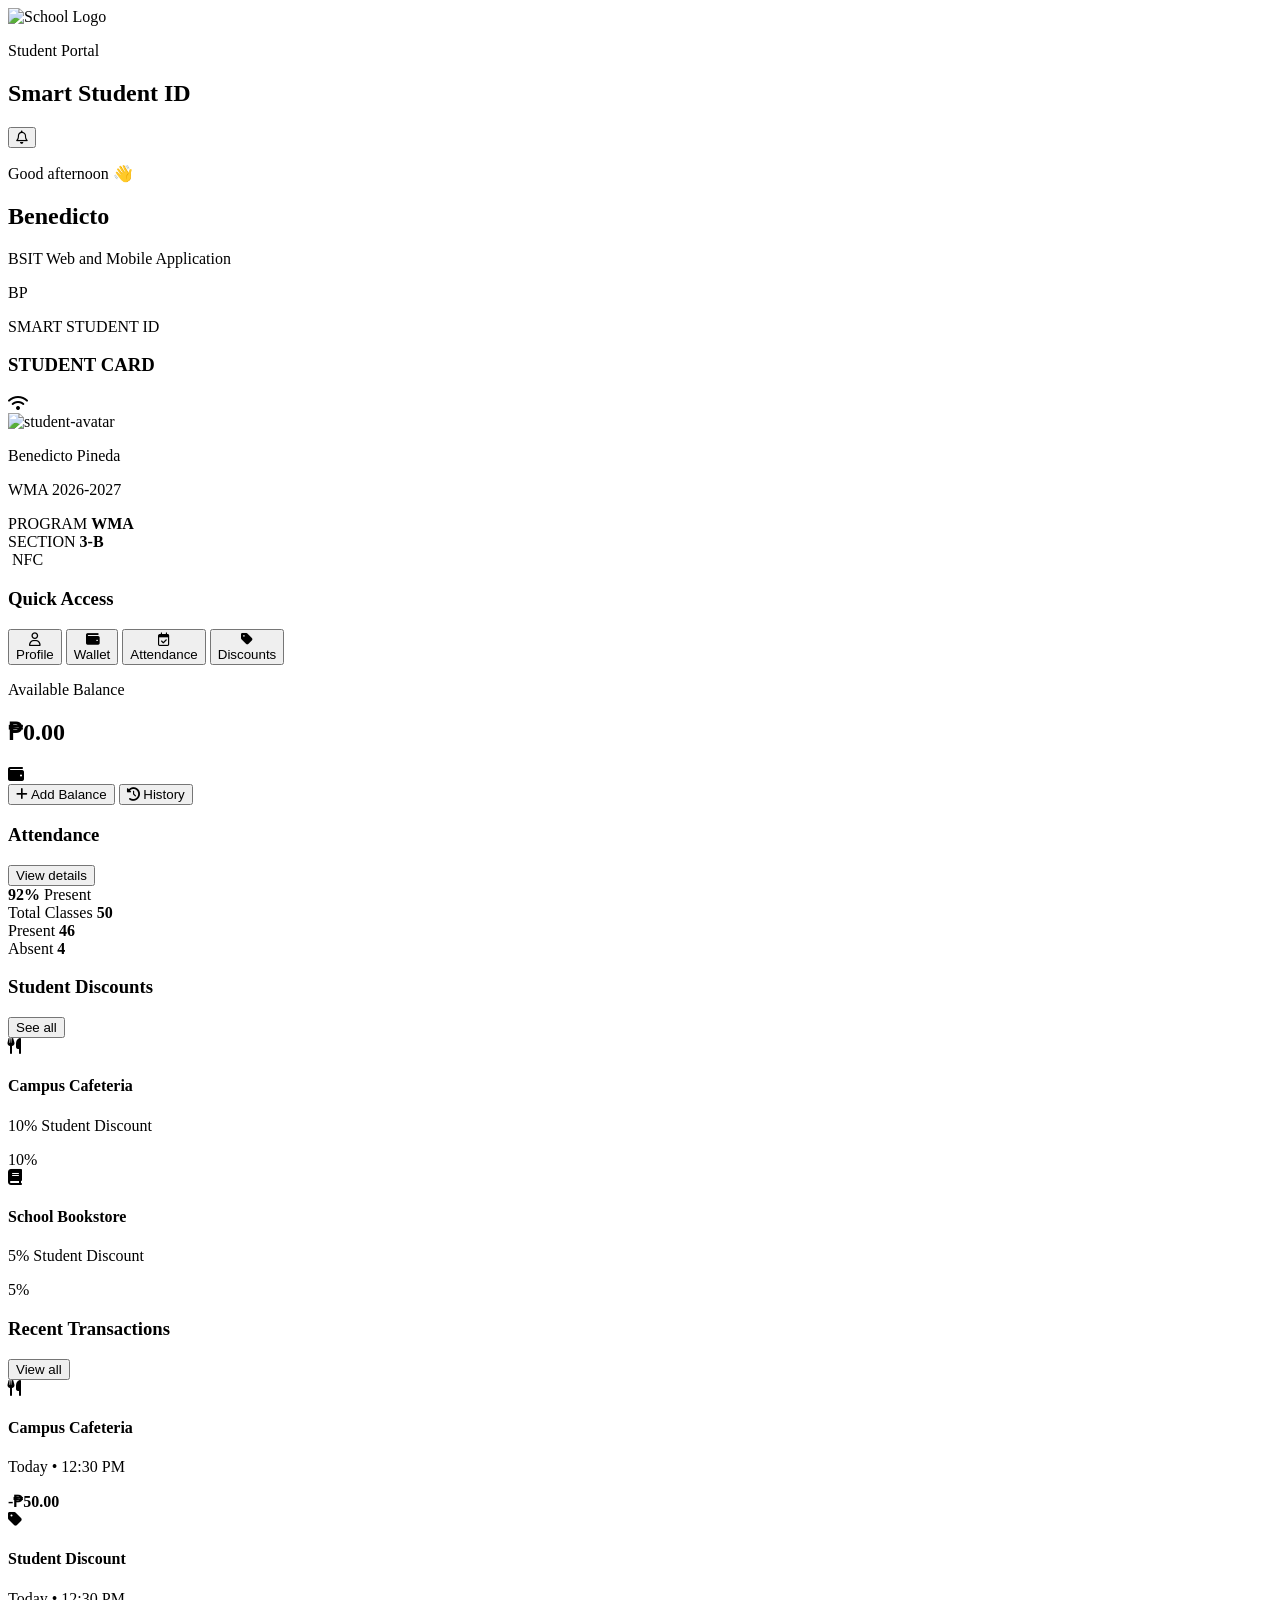
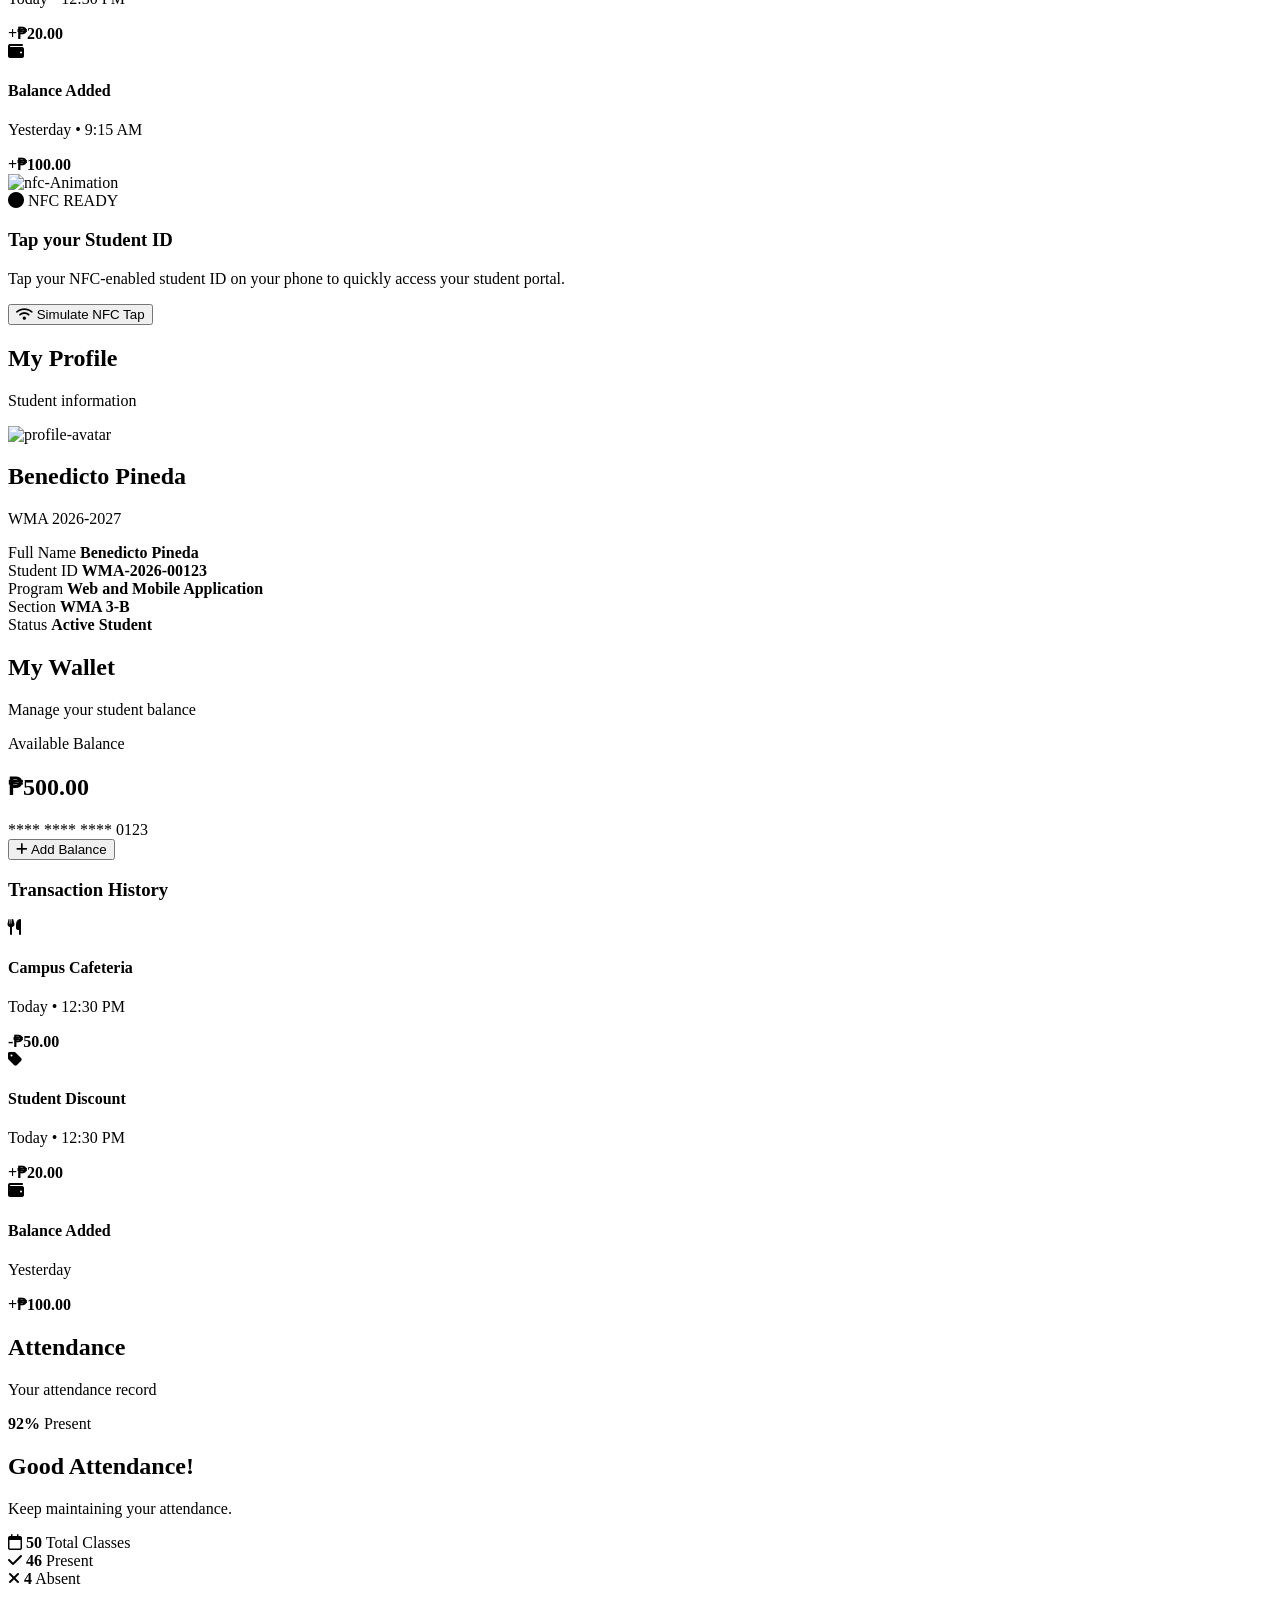
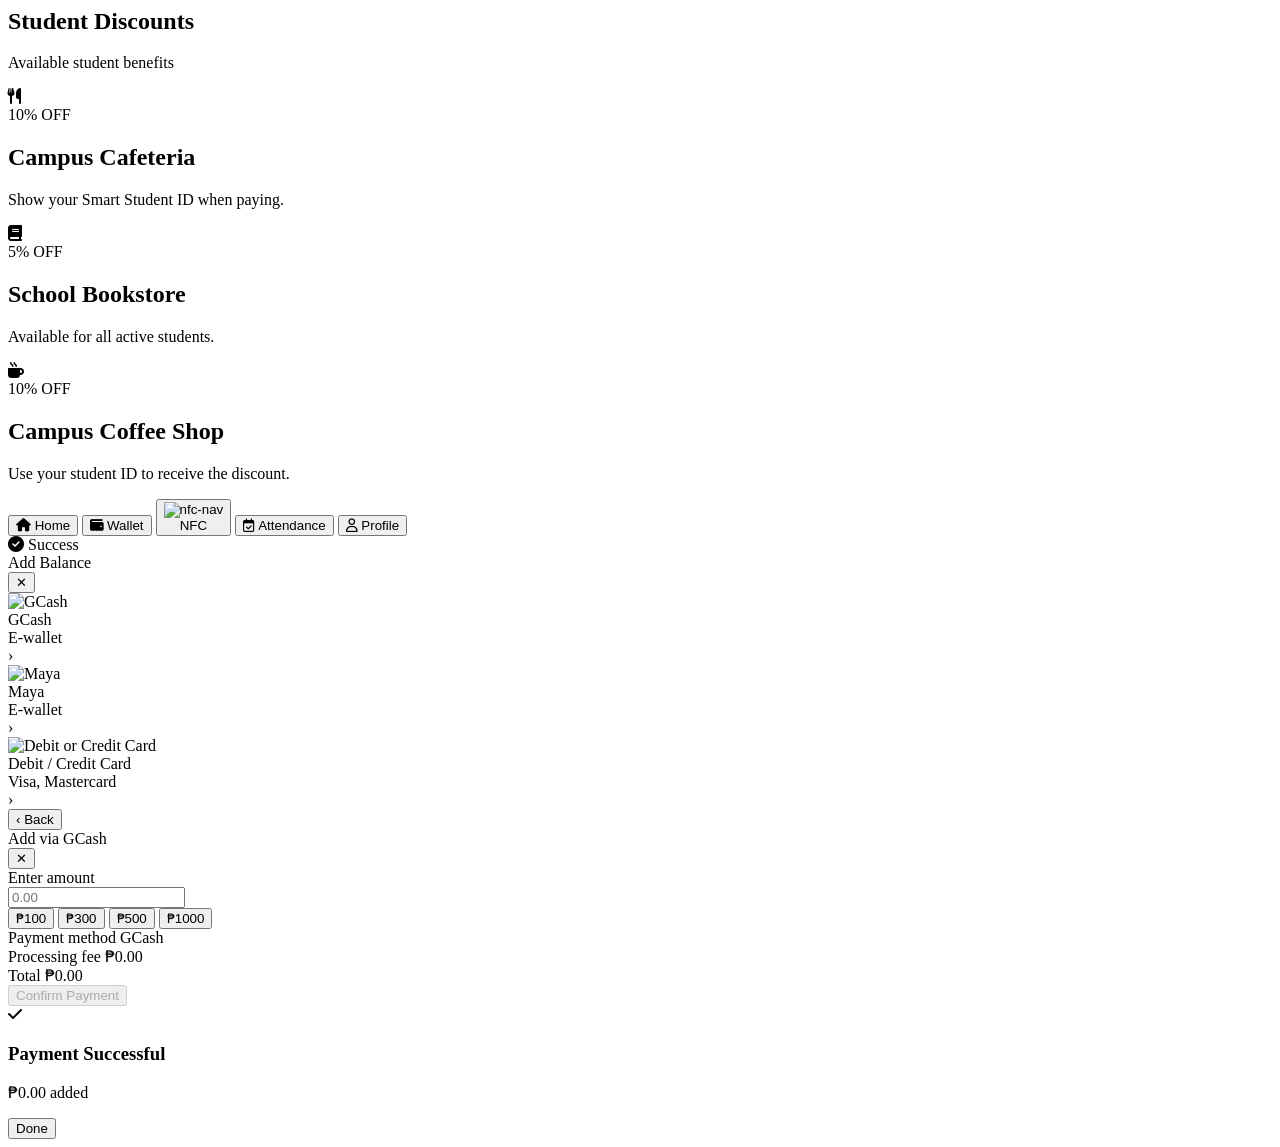
==== index.html @ 3fd238c8 "Update index.html" ====
<!DOCTYPE html>
<html lang="en">
<head>
    <meta charset="UTF-8">
    <meta name="viewport" content="width=device-width, initial-scale=1.0">

    <title>Smart Student ID</title>
    <!-- Google Font -->
    <link rel="preconnect" href="https://fonts.googleapis.com">
    <link rel="preconnect" href="https://fonts.gstatic.com" crossorigin>
    <link href="https://fonts.googleapis.com/css2?family=Inter:wght@400;500;600;700;800&display=swap" rel="stylesheet">

    <!-- Icons -->
    <link rel="stylesheet"
          href="https://cdnjs.cloudflare.com/ajax/libs/font-awesome/6.5.2/css/all.min.css">

    <link rel="stylesheet" href="case.css">
</head>

<body>

<div class="app">

    <!-- ================= HEADER ================= -->
    <header class="top-header">

        <div class="header-left">
            <div class="school-logo">
                <img src="https://scontent.fcrk3-2.fna.fbcdn.net/v/t39.99422-6/730437212_1019883457663814_5658409056583467147_n.png?stp=dst-jpg_tt6&cstp=mx2048x2048&ctp=s2048x2048&_nc_cat=103&ccb=1-7&_nc_sid=6ee11a&_nc_eui2=AeEtgAnpgnh8Dhu86IXsVADCl520B75tKzmXnbQHvm0rOXcZ3wSvmQ6uomEvbm2je5WtMuPgzeenRzjgR_xDcWVA&_nc_ohc=KPmgjYGn77wQ7kNvwF1iomZ&_nc_oc=Adpfxrdhi_JcyFd14dayYw9TJLCULYBL7p7KAmaKkQXyll2gv0QXR5EZsOMlpVqsxGs&_nc_zt=14&_nc_ht=scontent.fcrk3-2.fna&_nc_gid=oyw7aSMaDdcBMUKXjA0owg&_nc_ss=7b2a8&oh=00_AQJ2Oh5oLwNtnAIPQ3c5Er7PHiAectIAgPGbZWSjyd-3ZQ&oe=6AAB0ABE" alt="School Logo">
            </div>

            <div>
                <p class="small-text">Student Portal</p>
                <h2>Smart Student ID</h2>
            </div>
        </div>

        <button class="notification-btn" onclick="showNotification('No new notifications')">
            <i class="fa-regular fa-bell"></i>
            <span class="notification-dot"></span>
        </button>

    </header>


    <!-- ================= MAIN ================= -->
    <main>

        <!-- DASHBOARD -->
        <section id="home" class="page active">

            <!-- Welcome -->
            <div class="welcome-section">

                <div>
                    <p class="greeting">Good afternoon 👋</p>
                    <h1>Benedicto</h1>
                    <p class="student-section">
                        BSIT Web and Mobile Application
                    </p>
                </div>

                <div class="profile-mini">
                    BP
                </div>

            </div>


            <!-- ================= STUDENT CARD ================= -->
            <div class="student-card">

                <div class="card-top">

                    <div>
                        <p class="card-label">SMART STUDENT ID</p>
                        <h3>STUDENT CARD</h3>
                    </div>

                    <div class="nfc-symbol">
                        <i class="fa-solid fa-wifi"></i>
                    </div>

                </div>


                <div class="student-card-middle">

                    <div class="student-avatar">
                        <img src=https://media.themoviedb.org/t/p/w235_and_h235_face/9KUrc1rZR1Xrqg2cqmPsgxCo4Zc.jpg" alt="student-avatar">
                    </div>

                    <div>
                        <p class="card-name">Benedicto Pineda</p>
                        <p class="card-id">WMA 2026-2027</p>
                    </div>

                </div>


                <div class="card-bottom">

                    <div>
                        <span>PROGRAM</span>
                        <strong>WMA</strong>
                    </div>

                    <div>
                        <span>SECTION</span>
                        <strong>3-B</strong>
                    </div>

                    <div class="card-nfc">
                        <i class="fa-solid fa-contactless"></i>
                        NFC
                    </div>

                </div>

            </div>


            <!-- ================= QUICK ACCESS ================= -->
            <div class="section-heading">
                <h3>Quick Access</h3>
            </div>

            <div class="quick-actions">

                <button class="quick-item" onclick="openPage('profile')">
                    <div class="quick-icon blue">
                        <i class="fa-regular fa-user"></i>
                    </div>
                    <span>Profile</span>
                </button>

                <button class="quick-item" onclick="openPage('wallet')">
                    <div class="quick-icon green">
                        <i class="fa-solid fa-wallet"></i>
                    </div>
                    <span>Wallet</span>
                </button>

                <button class="quick-item" onclick="openPage('attendance')">
                    <div class="quick-icon purple">
                        <i class="fa-regular fa-calendar-check"></i>
                    </div>
                    <span>Attendance</span>
                </button>

                <button class="quick-item" onclick="openPage('discounts')">
                    <div class="quick-icon orange">
                        <i class="fa-solid fa-tag"></i>
                    </div>
                    <span>Discounts</span>
                </button>

            </div>


            <!-- ================= BALANCE ================= -->
            <div class="balance-card">

                <div class="balance-header">
                    <div>
                        <p>Available Balance</p>
                        <h2 id="balance">₱0.00</h2>
                    </div>

                    <div class="wallet-icon">
                        <i class="fa-solid fa-wallet"></i>
                    </div>
                </div>

                <div class="balance-actions">

                    <button onclick="openBalanceModal()">
                        <i class="fa-solid fa-plus"></i>
                        Add Balance
                    </button>

                    <button onclick="showNotification('Transaction history opened')">
                        <i class="fa-solid fa-clock-rotate-left"></i>
                        History
                    </button>

                </div>

            </div>


            <!-- ================= ATTENDANCE ================= -->
            <div class="section-heading">
                <h3>Attendance</h3>
                <button onclick="openPage('attendance')">View details</button>
            </div>

            <div class="attendance-card">

                <div class="attendance-progress">

                    <div class="progress-circle">
                        <div>
                            <strong>92%</strong>
                            <span>Present</span>
                        </div>
                    </div>

                </div>

                <div class="attendance-info">

                    <div>
                        <span>Total Classes</span>
                        <strong>50</strong>
                    </div>

                    <div>
                        <span>Present</span>
                        <strong class="green-text">46</strong>
                    </div>

                    <div>
                        <span>Absent</span>
                        <strong class="red-text">4</strong>
                    </div>

                </div>

            </div>


            <!-- ================= DISCOUNTS ================= -->
            <div class="section-heading">
                <h3>Student Discounts</h3>
                <button onclick="openPage('discounts')">See all</button>
            </div>

            <div class="discount-list">

                <div class="discount-card">

                    <div class="discount-icon">
                        <i class="fa-solid fa-utensils"></i>
                    </div>

                    <div class="discount-details">
                        <h4>Campus Cafeteria</h4>
                        <p>10% Student Discount</p>
                    </div>

                    <span class="discount-badge">10%</span>

                </div>


                <div class="discount-card">

                    <div class="discount-icon">
                        <i class="fa-solid fa-book"></i>
                    </div>

                    <div class="discount-details">
                        <h4>School Bookstore</h4>
                        <p>5% Student Discount</p>
                    </div>

                    <span class="discount-badge">5%</span>

                </div>

            </div>


            <!-- ================= RECENT TRANSACTIONS ================= -->
            <div class="section-heading">
                <h3>Recent Transactions</h3>
                <button onclick="openPage('wallet')">View all</button>
            </div>

            <div class="transactions">

                <div class="transaction">

                    <div class="transaction-icon red">
                        <i class="fa-solid fa-utensils"></i>
                    </div>

                    <div class="transaction-info">
                        <h4>Campus Cafeteria</h4>
                        <p>Today • 12:30 PM</p>
                    </div>

                    <strong class="expense">-₱50.00</strong>

                </div>


                <div class="transaction">

                    <div class="transaction-icon green">
                        <i class="fa-solid fa-tag"></i>
                    </div>

                    <div class="transaction-info">
                        <h4>Student Discount</h4>
                        <p>Today • 12:30 PM</p>
                    </div>

                    <strong class="income">+₱20.00</strong>

                </div>


                <div class="transaction">

                    <div class="transaction-icon blue">
                        <i class="fa-solid fa-wallet"></i>
                    </div>

                    <div class="transaction-info">
                        <h4>Balance Added</h4>
                        <p>Yesterday • 9:15 AM</p>
                    </div>

                    <strong class="income">+₱100.00</strong>

                </div>

            </div>


            <!-- ================= NFC ================= -->
            <div class="nfc-section">

                <div class="nfc-animation">
                    <img src="https://encrypted-tbn0.gstatic.com/images?q=tbn:ANd9GcSNuG6yCmvQzvFhrEqcU6nESGe8UaC6DEvUo7Odp3m0Ug&s=10" alt="nfc-Animation">
                </div>

                <div class="nfc-content">
                    <span class="nfc-status">
                        <i class="fa-solid fa-circle"></i>
                        NFC READY
                    </span>

                    <h3>Tap your Student ID</h3>

                    <p>
                        Tap your NFC-enabled student ID on your phone
                        to quickly access your student portal.
                    </p>

                    <button onclick="simulateNFC()">
                        <i class="fa-solid fa-wifi"></i>
                        Simulate NFC Tap
                    </button>
                </div>

            </div>

        </section>


        <!-- ================= PROFILE PAGE ================= -->
        <section id="profile" class="page">

            <div class="page-title">
                <h1>My Profile</h1>
                <p>Student information</p>
            </div>

            <div class="profile-card">

                <div class="large-profile">
                    <div class="profile-avatar">
                        <img src="https://media.themoviedb.org/t/p/w235_and_h235_face/9KUrc1rZR1Xrqg2cqmPsgxCo4Zc.jpg" alt="profile-avatar">
                    </div>

                    <h2>Benedicto Pineda</h2>
                    <p>WMA 2026-2027</p>
                </div>


                <div class="profile-info">

                    <div>
                        <span>Full Name</span>
                        <strong>Benedicto Pineda</strong>
                    </div>

                    <div>
                        <span>Student ID</span>
                        <strong>WMA-2026-00123</strong>
                    </div>

                    <div>
                        <span>Program</span>
                        <strong>Web and Mobile Application</strong>
                    </div>

                    <div>
                        <span>Section</span>
                        <strong>WMA 3-B</strong>
                    </div>

                    <div>
                        <span>Status</span>
                        <strong class="active-status">Active Student</strong>
                    </div>

                </div>

            </div>

        </section>


        <!-- ================= WALLET PAGE ================= -->
        <section id="wallet" class="page">

            <div class="page-title">
                <h1>My Wallet</h1>
                <p>Manage your student balance</p>
            </div>

            <div class="wallet-large">

                <p>Available Balance</p>

                <h1 id="walletBalance">₱500.00</h1>

                <div class="wallet-card-number">
                    **** **** **** 0123
                </div>

                <button onclick="openBalanceModal()">
                    <i class="fa-solid fa-plus"></i>
                    Add Balance
                </button>

            </div>


            <div class="section-heading">
                <h3>Transaction History</h3>
            </div>

            <div class="transactions">

                <div class="transaction">
                    <div class="transaction-icon red">
                        <i class="fa-solid fa-utensils"></i>
                    </div>

                    <div class="transaction-info">
                        <h4>Campus Cafeteria</h4>
                        <p>Today • 12:30 PM</p>
                    </div>

                    <strong class="expense">-₱50.00</strong>
                </div>


                <div class="transaction">
                    <div class="transaction-icon green">
                        <i class="fa-solid fa-tag"></i>
                    </div>

                    <div class="transaction-info">
                        <h4>Student Discount</h4>
                        <p>Today • 12:30 PM</p>
                    </div>

                    <strong class="income">+₱20.00</strong>
                </div>


                <div class="transaction">
                    <div class="transaction-icon blue">
                        <i class="fa-solid fa-wallet"></i>
                    </div>

                    <div class="transaction-info">
                        <h4>Balance Added</h4>
                        <p>Yesterday</p>
                    </div>

                    <strong class="income">+₱100.00</strong>
                </div>

            </div>

        </section>


        <!-- ================= ATTENDANCE PAGE ================= -->
        <section id="attendance" class="page">

            <div class="page-title">
                <h1>Attendance</h1>
                <p>Your attendance record</p>
            </div>

            <div class="attendance-large">

                <div class="progress-circle large">
                    <div>
                        <strong>92%</strong>
                        <span>Present</span>
                    </div>
                </div>

                <h2>Good Attendance!</h2>
                <p>Keep maintaining your attendance.</p>

            </div>


            <div class="attendance-stats">

                <div>
                    <i class="fa-regular fa-calendar"></i>
                    <strong>50</strong>
                    <span>Total Classes</span>
                </div>

                <div>
                    <i class="fa-solid fa-check"></i>
                    <strong>46</strong>
                    <span>Present</span>
                </div>

                <div>
                    <i class="fa-solid fa-xmark"></i>
                    <strong>4</strong>
                    <span>Absent</span>
                </div>

            </div>

        </section>


        <!-- ================= DISCOUNTS PAGE ================= -->
        <section id="discounts" class="page">

            <div class="page-title">
                <h1>Student Discounts</h1>
                <p>Available student benefits</p>
            </div>

            <div class="discount-page-card">

                <div class="big-discount-icon">
                    <i class="fa-solid fa-utensils"></i>
                </div>

                <div>
                    <span class="discount-badge">10% OFF</span>
                    <h2>Campus Cafeteria</h2>
                    <p>Show your Smart Student ID when paying.</p>
                </div>

            </div>


            <div class="discount-page-card">

                <div class="big-discount-icon purple-bg">
                    <i class="fa-solid fa-book"></i>
                </div>

                <div>
                    <span class="discount-badge">5% OFF</span>
                    <h2>School Bookstore</h2>
                    <p>Available for all active students.</p>
                </div>

            </div>


            <div class="discount-page-card">

                <div class="big-discount-icon orange-bg">
                    <i class="fa-solid fa-mug-hot"></i>
                </div>

                <div>
                    <span class="discount-badge">10% OFF</span>
                    <h2>Campus Coffee Shop</h2>
                    <p>Use your student ID to receive the discount.</p>
                </div>

            </div>

        </section>

    </main>


    <!-- ================= BOTTOM NAVIGATION ================= -->
    <nav class="bottom-nav">

        <button class="nav-item active" onclick="openPage('home')">
            <i class="fa-solid fa-house"></i>
            <span>Home</span>
        </button>

        <button class="nav-item" onclick="openPage('wallet')">
            <i class="fa-solid fa-wallet"></i>
            <span>Wallet</span>
        </button>

        <button class="nav-item nfc-nav" onclick="simulateNFC()">
            <div>
                <img src="https://encrypted-tbn0.gstatic.com/images?q=tbn:ANd9GcSNuG6yCmvQzvFhrEqcU6nESGe8UaC6DEvUo7Odp3m0Ug&s=10" alt="nfc-nav">
            </div>
            <span>NFC</span>
        </button>

        <button class="nav-item" onclick="openPage('attendance')">
            <i class="fa-regular fa-calendar-check"></i>
            <span>Attendance</span>
        </button>

        <button class="nav-item" onclick="openPage('profile')">
            <i class="fa-regular fa-user"></i>
            <span>Profile</span>
        </button>

    </nav>


    <!-- ================= NOTIFICATION ================= -->
    <div id="notification" class="notification">
        <i class="fa-solid fa-circle-check"></i>
        <span id="notificationText">Success</span>
    </div>


    <div class="bm-overlay" id="bmOverlay">
    <div class="bm-sheet">

        <div id="bmStepMethods">
            <div class="bm-header">
                <div class="bm-title">Add Balance</div>
                <button class="bm-close" onclick="closeBalanceModal()">✕</button>
            </div>

            <div class="bm-method" onclick="bmSelectMethod('GCash')">
                <div class="bm-method-icon bm-gcash-icon">
                    <img src="gcash.webp" alt="GCash">
                </div>
                <div>
                    <div class="bm-method-name">GCash</div>
                    <div class="bm-method-sub">E-wallet</div>
                </div>
                <div class="bm-chevron">›</div>
            </div>

            <div class="bm-method" onclick="bmSelectMethod('Maya')">
                <div class="bm-method-icon bm-maya-icon">
                    <img src="maya.webp" alt="Maya">
                </div>
                <div>
                    <div class="bm-method-name">Maya</div>
                    <div class="bm-method-sub">E-wallet</div>
                </div>
                <div class="bm-chevron">›</div>
            </div>

            <div class="bm-method" onclick="bmSelectMethod('Debit / Credit Card')">
                <div class="bm-method-icon bm-card-icon">
                    <img src="card.jpg" alt="Debit or Credit Card">
                </div>
                <div>
                    <div class="bm-method-name">Debit / Credit Card</div>
                    <div class="bm-method-sub">Visa, Mastercard</div>
                </div>
                <div class="bm-chevron">›</div>
            </div>
        </div>

        <div id="bmStepAmount" class="bm-hidden">
            <button class="bm-back-link" onclick="bmShowStep('methods')">‹ Back</button>
            <div class="bm-header">
                <div class="bm-title" id="bmAmountTitle">Add via GCash</div>
                <button class="bm-close" onclick="closeBalanceModal()">✕</button>
            </div>

            <div class="bm-field-label">Enter amount</div>
            <input type="number" class="bm-amount-input" id="bmAmountInput" placeholder="0.00" oninput="bmValidateAmount()">

            <div class="bm-quick-amounts">
                <button onclick="bmSetAmount(100)">₱100</button>
                <button onclick="bmSetAmount(300)">₱300</button>
                <button onclick="bmSetAmount(500)">₱500</button>
                <button onclick="bmSetAmount(1000)">₱1000</button>
            </div>

            <div class="bm-summary-row">
                <span>Payment method</span>
                <span id="bmSummaryMethod">GCash</span>
            </div>
            <div class="bm-summary-row">
                <span>Processing fee</span>
                <span>₱0.00</span>
            </div>
            <div class="bm-summary-row bm-total">
                <span>Total</span>
                <span id="bmSummaryTotal">₱0.00</span>
            </div>

            <button class="bm-primary-btn" id="bmConfirmBtn" disabled onclick="bmConfirmPayment()">Confirm Payment</button>
        </div>

        <div id="bmStepSuccess" class="bm-hidden">
            <div class="bm-success-icon"><i class="fa-solid fa-check"></i></div>
            <div class="bm-success-text">
                <h3>Payment Successful</h3>
                <p id="bmSuccessMsg">₱0.00 added</p>
            </div>
            <button class="bm-primary-btn" onclick="closeBalanceModal()">Done</button>
        </div>

    </div>
</div>

<script src="case.js"></script>

</body>
</html>
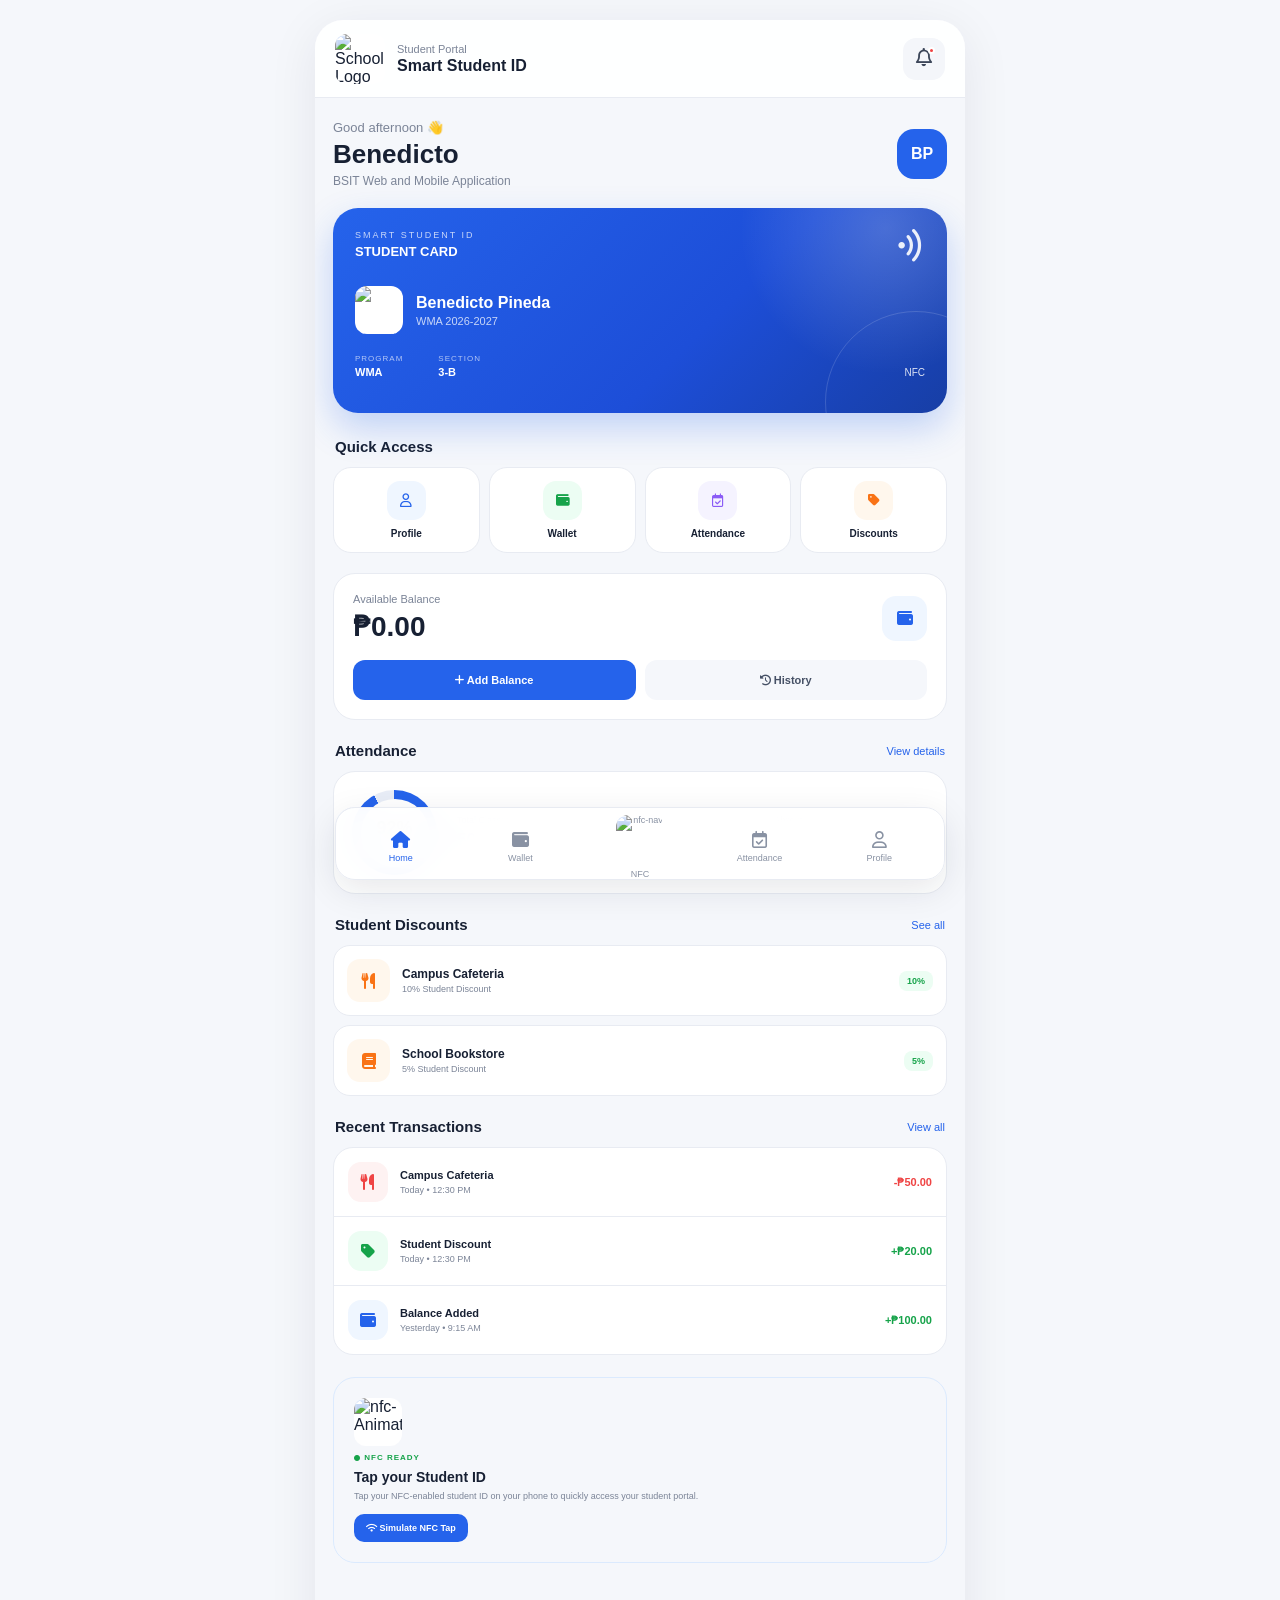
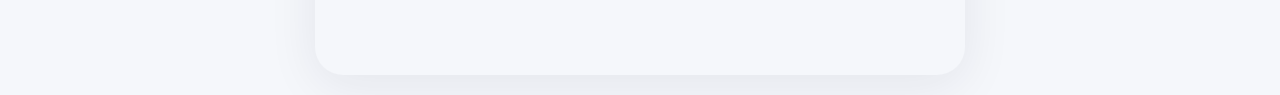
==== commit 305e7190: "Update index.html" ====
--- a/index.html
+++ b/index.html
@@ -11,10 +11,9 @@
     <link href="https://fonts.googleapis.com/css2?family=Inter:wght@400;500;600;700;800&display=swap" rel="stylesheet">
 
     <!-- Icons -->
-    <link rel="stylesheet"
-          href="https://cdnjs.cloudflare.com/ajax/libs/font-awesome/6.5.2/css/all.min.css">
-
-    <link rel="stylesheet" href="case.css">
+    <link rel="stylesheet" href="https://cdnjs.cloudflare.com/ajax/libs/font-awesome/6.5.2/css/all.min.css">
+
+    <link rel="stylesheet" href="style.css">
 </head>
 
 <body>
@@ -726,7 +725,7 @@
     </div>
 </div>
 
-<script src="case.js"></script>
+<script src="script.js"></script>
 
 </body>
 </html>
--- a/style.css
+++ b/style.css
@@ -0,0 +1,1334 @@
+* {
+    margin: 0;
+    padding: 0;
+    box-sizing: border-box;
+}
+
+:root {
+    --primary: #2563eb;
+    --primary-dark: #1d4ed8;
+    --blue-light: #eff6ff;
+    --background: #f5f7fb;
+    --white: #ffffff;
+    --text: #172033;
+    --muted: #7b8497;
+    --border: #e8ebf2;
+    --green: #16a34a;
+    --red: #ef4444;
+    --purple: #8b5cf6;
+    --orange: #f97316;
+}
+
+body {
+    font-family: "Inter", sans-serif;
+    background: var(--background);
+    color: var(--text);
+}
+
+button {
+    font-family: inherit;
+    border: none;
+    cursor: pointer;
+}
+
+.app {
+    width: 100%;
+    max-width: 650px;
+    margin: auto;
+    min-height: 100vh;
+    background: var(--background);
+    padding-bottom: 90px;
+}
+
+
+/* ================= HEADER ================= */
+
+.top-header {
+    height: 78px;
+    background: rgba(255, 255, 255, 0.95);
+    display: flex;
+    align-items: center;
+    justify-content: space-between;
+    padding: 15px 20px;
+    border-bottom: 1px solid var(--border);
+    position: sticky;
+    top: 0;
+    z-index: 50;
+}
+
+.header-left {
+    display: flex;
+    align-items: center;
+    gap: 12px;
+}
+
+.school-logo {
+    width: 50px;
+    height: 50px;
+    border-radius: 12px;
+    overflow: hidden;
+    display: flex;
+    align-items: center;
+    justify-content: center;
+    background: white;
+}
+
+.school-logo img {
+    width: 100%;
+    height: 100%;
+    object-fit: contain;
+    display: block;
+}
+
+.small-text {
+    color: var(--muted);
+    font-size: 11px;
+    margin-bottom: 2px;
+}
+
+.top-header h2 {
+    font-size: 16px;
+}
+
+.notification-btn {
+    position: relative;
+    width: 42px;
+    height: 42px;
+    border-radius: 13px;
+    background: #f4f6fa;
+    color: #3c4659;
+    font-size: 18px;
+}
+
+.notification-dot {
+    width: 7px;
+    height: 7px;
+    border-radius: 50%;
+    background: var(--red);
+    position: absolute;
+    top: 9px;
+    right: 10px;
+    border: 2px solid white;
+}
+
+
+/* ================= MAIN ================= */
+
+main {
+    padding: 22px 18px;
+}
+
+.page {
+    display: none;
+}
+
+.page.active {
+    display: block;
+}
+
+
+/* ================= WELCOME ================= */
+
+.welcome-section {
+    display: flex;
+    justify-content: space-between;
+    align-items: center;
+    margin-bottom: 20px;
+}
+
+.greeting {
+    font-size: 13px;
+    color: var(--muted);
+    margin-bottom: 4px;
+}
+
+.welcome-section h1 {
+    font-size: 26px;
+    font-weight: 800;
+}
+
+.student-section {
+    color: var(--muted);
+    font-size: 12px;
+    margin-top: 4px;
+}
+
+.profile-mini {
+    width: 50px;
+    height: 50px;
+    background: var(--primary);
+    color: white;
+    border-radius: 17px;
+    display: flex;
+    justify-content: center;
+    align-items: center;
+    font-weight: 700;
+}
+
+
+/* ================= STUDENT CARD ================= */
+
+.student-card {
+    min-height: 205px;
+    border-radius: 25px;
+    padding: 22px;
+    color: white;
+    background:
+        radial-gradient(circle at 90% 10%, rgba(255,255,255,0.20), transparent 25%),
+        linear-gradient(135deg, #2563eb, #1d4ed8 60%, #173ea5);
+    box-shadow: 0 15px 35px rgba(37, 99, 235, 0.25);
+    position: relative;
+    overflow: hidden;
+    margin-bottom: 25px;
+}
+
+.student-card::after {
+    content: "";
+    position: absolute;
+    width: 180px;
+    height: 180px;
+    border: 1px solid rgba(255,255,255,0.15);
+    border-radius: 50%;
+    right: -60px;
+    bottom: -80px;
+}
+
+.card-top {
+    display: flex;
+    justify-content: space-between;
+    align-items: flex-start;
+}
+
+.card-label {
+    font-size: 9px;
+    letter-spacing: 2px;
+    opacity: 0.75;
+}
+
+.card-top h3 {
+    font-size: 13px;
+    margin-top: 4px;
+}
+
+.nfc-symbol {
+    transform: rotate(90deg);
+    font-size: 26px;
+    opacity: 0.9;
+}
+
+.student-card-middle {
+    display: flex;
+    align-items: center;
+    gap: 13px;
+    margin-top: 25px;
+}
+
+.student-avatar {
+    width: 48px;
+    height: 48px;
+    flex-shrink: 0;
+    border-radius: 12px;
+    overflow: hidden;
+    display: flex;
+    align-items: center;
+    justify-content: center;
+    background: white;
+}
+.student-avatar img {
+    width: 100%;
+    height: 100%;
+    object-fit: fill;
+}
+
+.card-name {
+    font-size: 16px;
+    font-weight: 700;
+}
+
+.card-id {
+    font-size: 11px;
+    opacity: 0.75;
+    margin-top: 3px;
+}
+
+.card-bottom {
+    display: flex;
+    align-items: flex-end;
+    gap: 35px;
+    margin-top: 20px;
+}
+
+.card-bottom div:not(.card-nfc) {
+    display: flex;
+    flex-direction: column;
+    gap: 3px;
+}
+
+.card-bottom span {
+    font-size: 8px;
+    opacity: 0.65;
+    letter-spacing: 1px;
+}
+
+.card-bottom strong {
+    font-size: 11px;
+}
+
+.card-nfc {
+    margin-left: auto;
+    font-size: 10px;
+    display: flex;
+    align-items: center;
+    gap: 5px;
+    opacity: 0.85;
+}
+
+
+/* ================= SECTION HEADING ================= */
+
+.section-heading {
+    display: flex;
+    justify-content: space-between;
+    align-items: center;
+    margin: 22px 2px 12px;
+}
+
+.section-heading h3 {
+    font-size: 15px;
+}
+
+.section-heading span,
+.section-heading button {
+    background: transparent;
+    color: var(--primary);
+    font-size: 11px;
+}
+
+
+/* ================= QUICK ACCESS ================= */
+
+.quick-actions {
+    display: grid;
+    grid-template-columns: repeat(4, 1fr);
+    gap: 9px;
+}
+
+.quick-item {
+    background: white;
+    border: 1px solid var(--border);
+    border-radius: 18px;
+    padding: 13px 5px;
+    display: flex;
+    align-items: center;
+    flex-direction: column;
+    gap: 8px;
+    color: var(--text);
+    transition: 0.2s;
+}
+
+.quick-item:hover {
+    transform: translateY(-2px);
+}
+
+.quick-item span {
+    font-size: 10px;
+    font-weight: 600;
+}
+
+.quick-icon {
+    width: 39px;
+    height: 39px;
+    border-radius: 13px;
+    display: flex;
+    align-items: center;
+    justify-content: center;
+}
+
+.quick-icon.blue {
+    color: var(--primary);
+    background: var(--blue-light);
+}
+
+.quick-icon.green {
+    color: var(--green);
+    background: #ecfdf3;
+}
+
+.quick-icon.purple {
+    color: var(--purple);
+    background: #f5f3ff;
+}
+
+.quick-icon.orange {
+    color: var(--orange);
+    background: #fff7ed;
+}
+
+
+/* ================= BALANCE ================= */
+
+.balance-card {
+    background: white;
+    border: 1px solid var(--border);
+    border-radius: 22px;
+    padding: 19px;
+    margin-top: 20px;
+}
+
+.balance-header {
+    display: flex;
+    justify-content: space-between;
+    align-items: center;
+}
+
+.balance-header p {
+    color: var(--muted);
+    font-size: 11px;
+    margin-bottom: 5px;
+}
+
+.balance-header h2 {
+    font-size: 28px;
+    font-weight: 800;
+}
+
+.wallet-icon {
+    width: 45px;
+    height: 45px;
+    border-radius: 14px;
+    display: flex;
+    align-items: center;
+    justify-content: center;
+    background: var(--blue-light);
+    color: var(--primary);
+}
+
+.balance-actions {
+    display: grid;
+    grid-template-columns: 1fr 1fr;
+    gap: 9px;
+    margin-top: 17px;
+}
+
+.balance-actions button {
+    height: 40px;
+    border-radius: 12px;
+    background: #f5f7fb;
+    color: #455065;
+    font-size: 11px;
+    font-weight: 600;
+}
+
+.balance-actions button:first-child {
+    background: var(--primary);
+    color: white;
+}
+
+
+/* ================= ATTENDANCE ================= */
+
+.attendance-card {
+    background: white;
+    border: 1px solid var(--border);
+    border-radius: 22px;
+    padding: 18px;
+    display: flex;
+    align-items: center;
+    gap: 20px;
+}
+
+.progress-circle {
+    width: 85px;
+    height: 85px;
+    border-radius: 50%;
+    background: conic-gradient(var(--primary) 0deg 331deg, #e8edf7 331deg 360deg);
+    display: flex;
+    align-items: center;
+    justify-content: center;
+    position: relative;
+}
+
+.progress-circle::before {
+    content: "";
+    position: absolute;
+    width: 68px;
+    height: 68px;
+    background: white;
+    border-radius: 50%;
+}
+
+.progress-circle div {
+    position: relative;
+    z-index: 1;
+    display: flex;
+    flex-direction: column;
+    align-items: center;
+}
+
+.progress-circle strong {
+    font-size: 18px;
+}
+
+.progress-circle span {
+    font-size: 8px;
+    color: var(--muted);
+}
+
+.attendance-info {
+    flex: 1;
+    display: grid;
+    grid-template-columns: repeat(3, 1fr);
+    gap: 5px;
+}
+
+.attendance-info div {
+    display: flex;
+    flex-direction: column;
+    gap: 5px;
+}
+
+.attendance-info span {
+    font-size: 9px;
+    color: var(--muted);
+}
+
+.attendance-info strong {
+    font-size: 17px;
+}
+
+.green-text {
+    color: var(--green);
+}
+
+.red-text {
+    color: var(--red);
+}
+
+
+/* ================= DISCOUNTS ================= */
+
+.discount-list {
+    display: flex;
+    flex-direction: column;
+    gap: 9px;
+}
+
+.discount-card {
+    background: white;
+    border: 1px solid var(--border);
+    border-radius: 17px;
+    padding: 13px;
+    display: flex;
+    align-items: center;
+    gap: 12px;
+}
+
+.discount-icon,
+.big-discount-icon {
+    width: 43px;
+    height: 43px;
+    background: #fff7ed;
+    color: var(--orange);
+    border-radius: 13px;
+    display: flex;
+    align-items: center;
+    justify-content: center;
+}
+
+.discount-details {
+    flex: 1;
+}
+
+.discount-details h4 {
+    font-size: 12px;
+    margin-bottom: 3px;
+}
+
+.discount-details p {
+    color: var(--muted);
+    font-size: 9px;
+}
+
+.discount-badge {
+    background: #ecfdf3;
+    color: var(--green);
+    padding: 5px 8px;
+    border-radius: 8px;
+    font-size: 9px;
+    font-weight: 700;
+}
+
+
+/* ================= TRANSACTIONS ================= */
+
+.transactions {
+    background: white;
+    border: 1px solid var(--border);
+    border-radius: 20px;
+    overflow: hidden;
+}
+
+.transaction {
+    display: flex;
+    align-items: center;
+    gap: 12px;
+    padding: 14px;
+    border-bottom: 1px solid var(--border);
+}
+
+.transaction:last-child {
+    border-bottom: none;
+}
+
+.transaction-icon {
+    width: 40px;
+    height: 40px;
+    border-radius: 13px;
+    display: flex;
+    align-items: center;
+    justify-content: center;
+}
+
+.transaction-icon.red {
+    background: #fef2f2;
+    color: var(--red);
+}
+
+.transaction-icon.green {
+    background: #ecfdf3;
+    color: var(--green);
+}
+
+.transaction-icon.blue {
+    background: var(--blue-light);
+    color: var(--primary);
+}
+
+.transaction-info {
+    flex: 1;
+}
+
+.transaction-info h4 {
+    font-size: 11px;
+    margin-bottom: 4px;
+}
+
+.transaction-info p {
+    font-size: 9px;
+    color: var(--muted);
+}
+
+.transaction strong {
+    font-size: 11px;
+}
+
+.expense {
+    color: var(--red);
+}
+
+.income {
+    color: var(--green);
+}
+
+
+/* ================= NFC ================= */
+
+.nfc-section {
+    margin-top: 22px;
+    padding: 20px;
+    border: 1px solid #dbeafe;
+    border-radius: 22px;
+    display: block;
+    align-items: center;
+    gap: 16px;
+}
+
+.nfc-animation {
+    width: 48px;
+    height: 48px;
+    flex-shrink: 0;
+    border-radius: 12px;
+    overflow: hidden;
+    display: flex;
+    align-items: center;
+    justify-content: center;
+    background: white;
+}
+
+.nfc-animation img {
+    width: 100%;
+    height: 100%;
+    object-fit: contain;
+}
+
+.nfc-content {
+    flex: 1;
+}
+
+.nfc-status {
+    color: var(--green);
+    font-size: 8px;
+    font-weight: 700;
+    letter-spacing: 1px;
+}
+
+.nfc-status i {
+    font-size: 6px;
+}
+
+.nfc-content h3 {
+    font-size: 14px;
+    margin: 5px 0;
+}
+
+.nfc-content p {
+    color: var(--muted);
+    font-size: 9px;
+    line-height: 1.5;
+    margin-bottom: 10px;
+}
+
+.nfc-content button {
+    background: var(--primary);
+    color: white;
+    border-radius: 10px;
+    padding: 9px 12px;
+    font-size: 9px;
+    font-weight: 600;
+}
+
+
+/* ================= OTHER PAGES ================= */
+
+.page-title {
+    margin-bottom: 20px;
+}
+
+.page-title h1 {
+    font-size: 25px;
+    font-weight: 800;
+}
+
+.page-title p {
+    color: var(--muted);
+    font-size: 12px;
+    margin-top: 5px;
+}
+
+
+/* PROFILE */
+
+.profile-card {
+    background: white;
+    border-radius: 23px;
+    border: 1px solid var(--border);
+    overflow: hidden;
+}
+
+.large-profile {
+    padding: 28px 20px;
+    background: linear-gradient(135deg, #2563eb, #1d4ed8);
+    color: white;
+    text-align: center;
+}
+
+.profile-avatar {
+    width: 50px;
+    height: 50px;
+    border-radius: 12px;
+    overflow: hidden;
+    display: flex;
+    align-items: center;
+    justify-content: center;
+    margin: auto;   
+}
+
+.profile-avatar img {
+    width: 100%;
+    height: 100%;
+    object-fit: contain;
+    display: block;
+}
+
+.large-profile h2 {
+    margin-top: 12px;
+    font-size: 19px;
+}
+
+.large-profile p {
+    font-size: 10px;
+    opacity: 0.75;
+    margin-top: 4px;
+}
+
+.profile-info {
+    padding: 10px 20px;
+}
+
+.profile-info div {
+    padding: 14px 0;
+    border-bottom: 1px solid var(--border);
+    display: flex;
+    justify-content: space-between;
+    gap: 15px;
+}
+
+.profile-info div:last-child {
+    border-bottom: none;
+}
+
+.profile-info span {
+    color: var(--muted);
+    font-size: 10px;
+}
+
+.profile-info strong {
+    font-size: 11px;
+    text-align: right;
+}
+
+.active-status {
+    color: var(--green);
+}
+
+
+/* WALLET */
+
+.wallet-large {
+    background: linear-gradient(135deg, #2563eb, #1e40af);
+    color: white;
+    padding: 24px;
+    border-radius: 24px;
+    box-shadow: 0 15px 35px rgba(37, 99, 235, 0.25);
+}
+
+.wallet-large p {
+    font-size: 11px;
+    opacity: 0.75;
+}
+
+.wallet-large h1 {
+    font-size: 34px;
+    margin: 7px 0 25px;
+}
+
+.wallet-card-number {
+    font-size: 12px;
+    letter-spacing: 3px;
+    opacity: 0.7;
+    margin-bottom: 20px;
+}
+
+.wallet-large button {
+    background: white;
+    color: var(--primary);
+    padding: 10px 15px;
+    border-radius: 11px;
+    font-size: 10px;
+    font-weight: 700;
+}
+
+
+/* ATTENDANCE PAGE */
+
+.attendance-large {
+    background: white;
+    border: 1px solid var(--border);
+    border-radius: 24px;
+    padding: 30px;
+    text-align: center;
+}
+
+.progress-circle.large {
+    width: 150px;
+    height: 150px;
+    margin: auto;
+    background: conic-gradient(var(--primary) 0deg 331deg, #e8edf7 331deg 360deg);
+}
+
+.progress-circle.large::before {
+    width: 120px;
+    height: 120px;
+}
+
+.progress-circle.large strong {
+    font-size: 29px;
+}
+
+.progress-circle.large span {
+    font-size: 10px;
+}
+
+.attendance-large h2 {
+    font-size: 18px;
+    margin-top: 20px;
+}
+
+.attendance-large p {
+    color: var(--muted);
+    font-size: 11px;
+    margin-top: 5px;
+}
+
+.attendance-stats {
+    display: grid;
+    grid-template-columns: repeat(3, 1fr);
+    gap: 10px;
+    margin-top: 15px;
+}
+
+.attendance-stats div {
+    background: white;
+    border: 1px solid var(--border);
+    border-radius: 17px;
+    padding: 16px 5px;
+    text-align: center;
+}
+
+.attendance-stats i {
+    color: var(--primary);
+    margin-bottom: 8px;
+}
+
+.attendance-stats strong,
+.attendance-stats span {
+    display: block;
+}
+
+.attendance-stats strong {
+    font-size: 17px;
+}
+
+.attendance-stats span {
+    color: var(--muted);
+    font-size: 8px;
+    margin-top: 4px;
+}
+
+
+/* DISCOUNT PAGE */
+
+.discount-page-card {
+    background: white;
+    border: 1px solid var(--border);
+    border-radius: 21px;
+    padding: 17px;
+    display: flex;
+    align-items: center;
+    gap: 14px;
+    margin-bottom: 11px;
+}
+
+.big-discount-icon {
+    width: 55px;
+    height: 55px;
+    flex-shrink: 0;
+}
+
+.purple-bg {
+    background: #f5f3ff;
+    color: var(--purple);
+}
+
+.orange-bg {
+    background: #fff7ed;
+    color: var(--orange);
+}
+
+.discount-page-card h2 {
+    font-size: 14px;
+    margin: 7px 0 4px;
+}
+
+.discount-page-card p {
+    color: var(--muted);
+    font-size: 9px;
+    line-height: 1.4;
+}
+
+
+/* ================= BOTTOM NAV ================= */
+
+.bottom-nav {
+    position: fixed;
+    bottom: 0;
+    left: 50%;
+    transform: translateX(-50%);
+    width: 100%;
+    max-width: 650px;
+    height: 73px;
+    background: rgba(255,255,255,0.96);
+    backdrop-filter: blur(15px);
+    border-top: 1px solid var(--border);
+    display: grid;
+    grid-template-columns: repeat(5, 1fr);
+    z-index: 100;
+    padding: 7px 5px;
+}
+
+.nav-item {
+    background: transparent;
+    color: #8992a3;
+    display: flex;
+    flex-direction: column;
+    align-items: center;
+    justify-content: center;
+    gap: 5px;
+    font-size: 9px;
+}
+
+.nav-item i {
+    font-size: 17px;
+}
+
+.nav-item.active {
+    color: var(--primary);
+}
+
+.nfc-nav div {
+    width: 48px;
+    height: 48px;
+    flex-shrink: 0;
+    border-radius: 12px;
+    overflow: hidden;
+    display: flex;
+    align-items: center;
+    justify-content: center;
+    background: white;
+}
+
+.nfc-nav img {
+    width: 100%;
+    height: 100%;
+    object-fit: contain;
+}
+
+.nfc-nav span {
+    margin-top: 1px;
+}
+
+
+/* ================= NOTIFICATION ================= */
+
+.notification {
+    position: fixed;
+    left: 50%;
+    bottom: 88px;
+    transform: translate(-50%, 20px);
+    background: #172033;
+    color: white;
+    border-radius: 13px;
+    padding: 12px 16px;
+    display: flex;
+    align-items: center;
+    gap: 8px;
+    font-size: 10px;
+    opacity: 0;
+    pointer-events: none;
+    transition: 0.3s;
+    z-index: 200;
+    white-space: nowrap;
+}
+
+.notification.show {
+    opacity: 1;
+    transform: translate(-50%, 0);
+}
+
+.notification i {
+    color: #4ade80;
+}
+
+
+/* ================= DESKTOP ================= */
+
+@media (min-width: 700px) {
+
+    body {
+        padding: 20px 0;
+    }
+
+    .app {
+        border-radius: 28px;
+        overflow: hidden;
+        box-shadow: 0 10px 50px rgba(20, 30, 50, 0.08);
+    }
+
+    .top-header {
+        position: relative;
+    }
+
+    .bottom-nav {
+        bottom: 20px;
+        border-radius: 20px;
+        width: 610px;
+        border: 1px solid var(--border);
+        box-shadow: 0 10px 35px rgba(20, 30, 50, 0.1);
+    }
+
+}
+
+
+/* ============================================================
+   ADD BALANCE MODAL  (bagong dagdag para sa GCash/Maya/Card)
+   ============================================================ */
+
+.bm-overlay {
+    position: fixed;
+    inset: 0;
+    background: rgba(17,24,39,0.5);
+    display: none;
+    align-items: flex-end;
+    justify-content: center;
+    z-index: 999;
+}
+
+.bm-overlay.active {
+    display: flex;
+}
+
+.bm-sheet {
+    width: 100%;
+    max-width: 420px;
+    background: var(--white);
+    border-radius: 20px 20px 0 0;
+    padding: 20px 20px 28px;
+    animation: bmSlideUp .25s ease-out;
+}
+
+@keyframes bmSlideUp {
+    from { transform: translateY(30px); opacity: 0; }
+    to   { transform: translateY(0);    opacity: 1; }
+}
+
+.bm-header {
+    display: flex;
+    align-items: center;
+    justify-content: space-between;
+    margin-bottom: 16px;
+}
+
+.bm-title {
+    font-size: 18px;
+    font-weight: 700;
+    color: var(--text);
+}
+
+.bm-close {
+    background: var(--background);
+    border: none;
+    width: 32px;
+    height: 32px;
+    border-radius: 50%;
+    cursor: pointer;
+    font-size: 16px;
+    color: var(--muted);
+}
+
+.bm-method {
+    display: flex;
+    align-items: center;
+    gap: 14px;
+    padding: 14px;
+    border: 1px solid var(--border);
+    border-radius: 14px;
+    margin-bottom: 10px;
+    cursor: pointer;
+    transition: border-color .15s;
+}
+
+.bm-method:hover {
+    border-color: var(--primary);
+}
+
+.bm-method-icon {
+    width: 40px;
+    height: 40px;
+    border-radius: 10px;
+    display: flex;
+    align-items: center;
+    justify-content: center;
+    font-weight: 700;
+    color: white;
+    font-size: 13px;
+    flex-shrink: 0;
+}
+
+.bm-method-name {
+    font-weight: 600;
+    font-size: 14px;
+    color: var(--text);
+}
+
+.bm-method-sub {
+    font-size: 12px;
+    color: var(--muted);
+}
+
+.bm-chevron {
+    margin-left: auto;
+    color: var(--muted);
+}
+
+.bm-method-icon {
+    overflow: hidden;
+    padding: 0;
+}
+
+.bm-gcash-icon {
+    background: #ffffff;
+}
+
+.bm-gcash-icon img {
+    width: 100%;
+    height: 100%;
+    object-fit: cover;
+    border-radius: 10px;
+}
+
+.bm-maya-icon {
+    background: #ffffff;
+    border: 1px solid var(--border);
+    display: flex;
+    align-items: center;
+    justify-content: center;
+}
+
+.bm-maya-icon img {
+    width: 75%;
+    height: 75%;
+    object-fit: contain;
+}
+
+.bm-card-icon {
+    background: #ffffff;
+}
+
+.bm-card-icon img {
+    width: 100%;
+    height: 100%;
+    object-fit: cover;
+    border-radius: 10px;
+}
+
+
+.bm-field-label {
+    font-size: 13px;
+    color: var(--muted);
+    margin: 16px 0 6px;
+}
+
+.bm-amount-input {
+    width: 100%;
+    font-size: 26px;
+    font-weight: 700;
+    border: none;
+    border-bottom: 2px solid var(--border);
+    padding: 8px 0;
+    outline: none;
+    font-family: inherit;
+    color: var(--text);
+    background: transparent;
+}
+
+.bm-amount-input:focus {
+    border-color: var(--primary);
+}
+
+.bm-quick-amounts {
+    display: flex;
+    gap: 8px;
+    margin: 14px 0;
+}
+
+.bm-quick-amounts button {
+    flex: 1;
+    padding: 8px;
+    border-radius: 10px;
+    border: 1px solid var(--border);
+    background: white;
+    cursor: pointer;
+    font-size: 13px;
+    font-family: inherit;
+}
+
+.bm-quick-amounts button:hover {
+    border-color: var(--primary);
+    color: var(--primary);
+}
+
+.bm-summary-row {
+    display: flex;
+    justify-content: space-between;
+    font-size: 14px;
+    margin: 6px 0;
+    color: var(--muted);
+}
+
+.bm-summary-row.bm-total {
+    color: var(--text);
+    font-weight: 700;
+    font-size: 15px;
+}
+
+.bm-primary-btn {
+    width: 100%;
+    background: var(--primary);
+    color: white;
+    border: none;
+    padding: 14px;
+    border-radius: 12px;
+    font-size: 15px;
+    font-weight: 600;
+    cursor: pointer;
+    margin-top: 16px;
+    font-family: inherit;
+}
+
+.bm-primary-btn:disabled {
+    background: #9ca3af;
+    cursor: not-allowed;
+}
+
+.bm-back-link {
+    background: none;
+    border: none;
+    color: var(--muted);
+    font-size: 13px;
+    cursor: pointer;
+    padding: 0;
+    margin-bottom: 10px;
+    font-family: inherit;
+}
+
+.bm-success-icon {
+    width: 64px;
+    height: 64px;
+    border-radius: 50%;
+    background: #dcfce7;
+    color: var(--green);
+    display: flex;
+    align-items: center;
+    justify-content: center;
+    font-size: 32px;
+    margin: 10px auto 16px;
+}
+
+.bm-success-text {
+    text-align: center;
+}
+
+.bm-success-text h3 {
+    margin: 0 0 4px;
+    color: var(--text);
+}
+
+.bm-success-text p {
+    color: var(--muted);
+    font-size: 14px;
+    margin: 0 0 20px;
+}
+
+.bm-hidden {
+    display: none;
+}
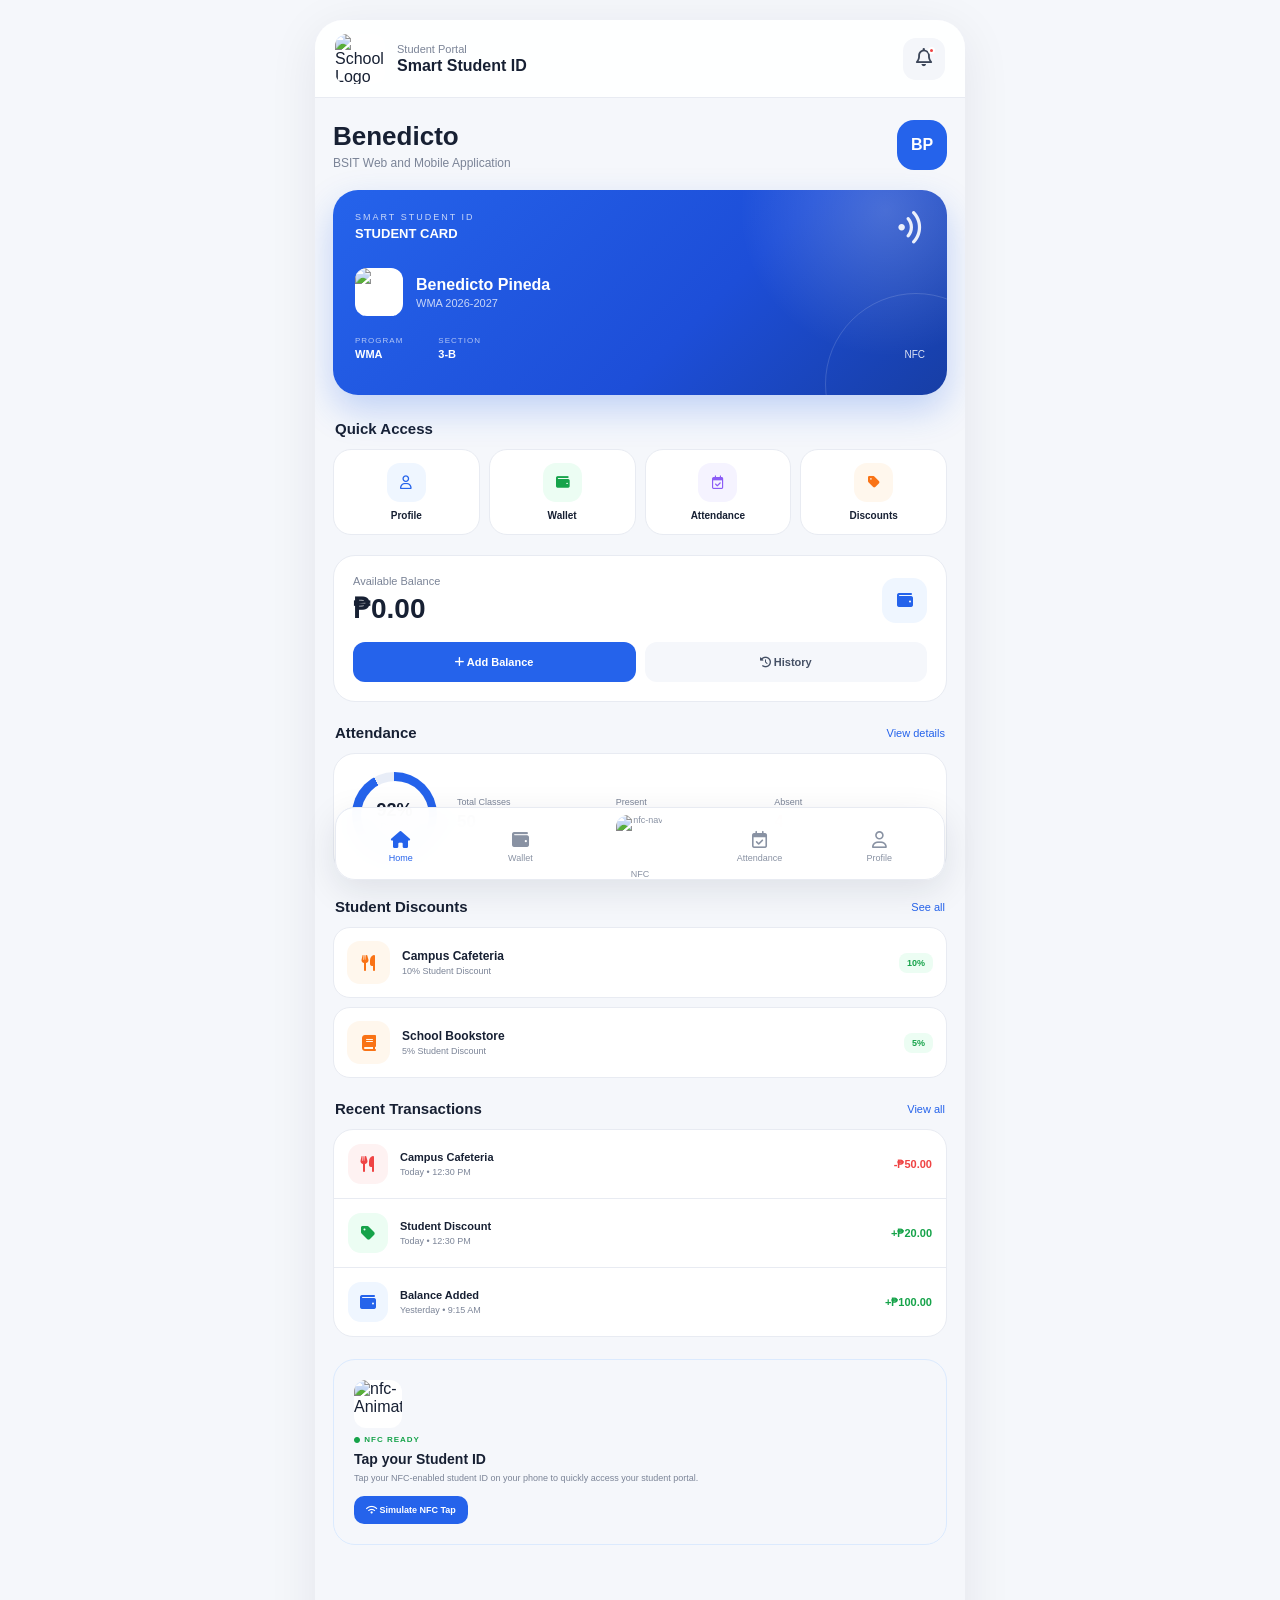
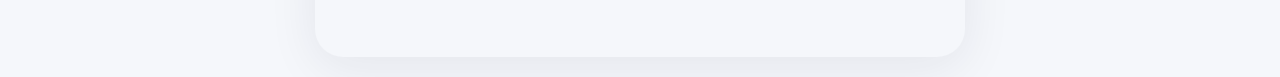
==== commit 6304d643: "Update index.html" ====
--- a/index.html
+++ b/index.html
@@ -11,7 +11,8 @@
     <link href="https://fonts.googleapis.com/css2?family=Inter:wght@400;500;600;700;800&display=swap" rel="stylesheet">
 
     <!-- Icons -->
-    <link rel="stylesheet" href="https://cdnjs.cloudflare.com/ajax/libs/font-awesome/6.5.2/css/all.min.css">
+    <link rel="stylesheet" 
+        href="https://cdnjs.cloudflare.com/ajax/libs/font-awesome/6.5.2/css/all.min.css">
 
     <link rel="stylesheet" href="style.css">
 </head>
@@ -52,7 +53,6 @@
             <div class="welcome-section">
 
                 <div>
-                    <p class="greeting">Good afternoon 👋</p>
                     <h1>Benedicto</h1>
                     <p class="student-section">
                         BSIT Web and Mobile Application
@@ -86,7 +86,7 @@
                 <div class="student-card-middle">
 
                     <div class="student-avatar">
-                        <img src=https://media.themoviedb.org/t/p/w235_and_h235_face/9KUrc1rZR1Xrqg2cqmPsgxCo4Zc.jpg" alt="student-avatar">
+                        <img src="https://media.themoviedb.org/t/p/w235_and_h235_face/9KUrc1rZR1Xrqg2cqmPsgxCo4Zc.jpg" alt="student-avatar">
                     </div>
 
                     <div>
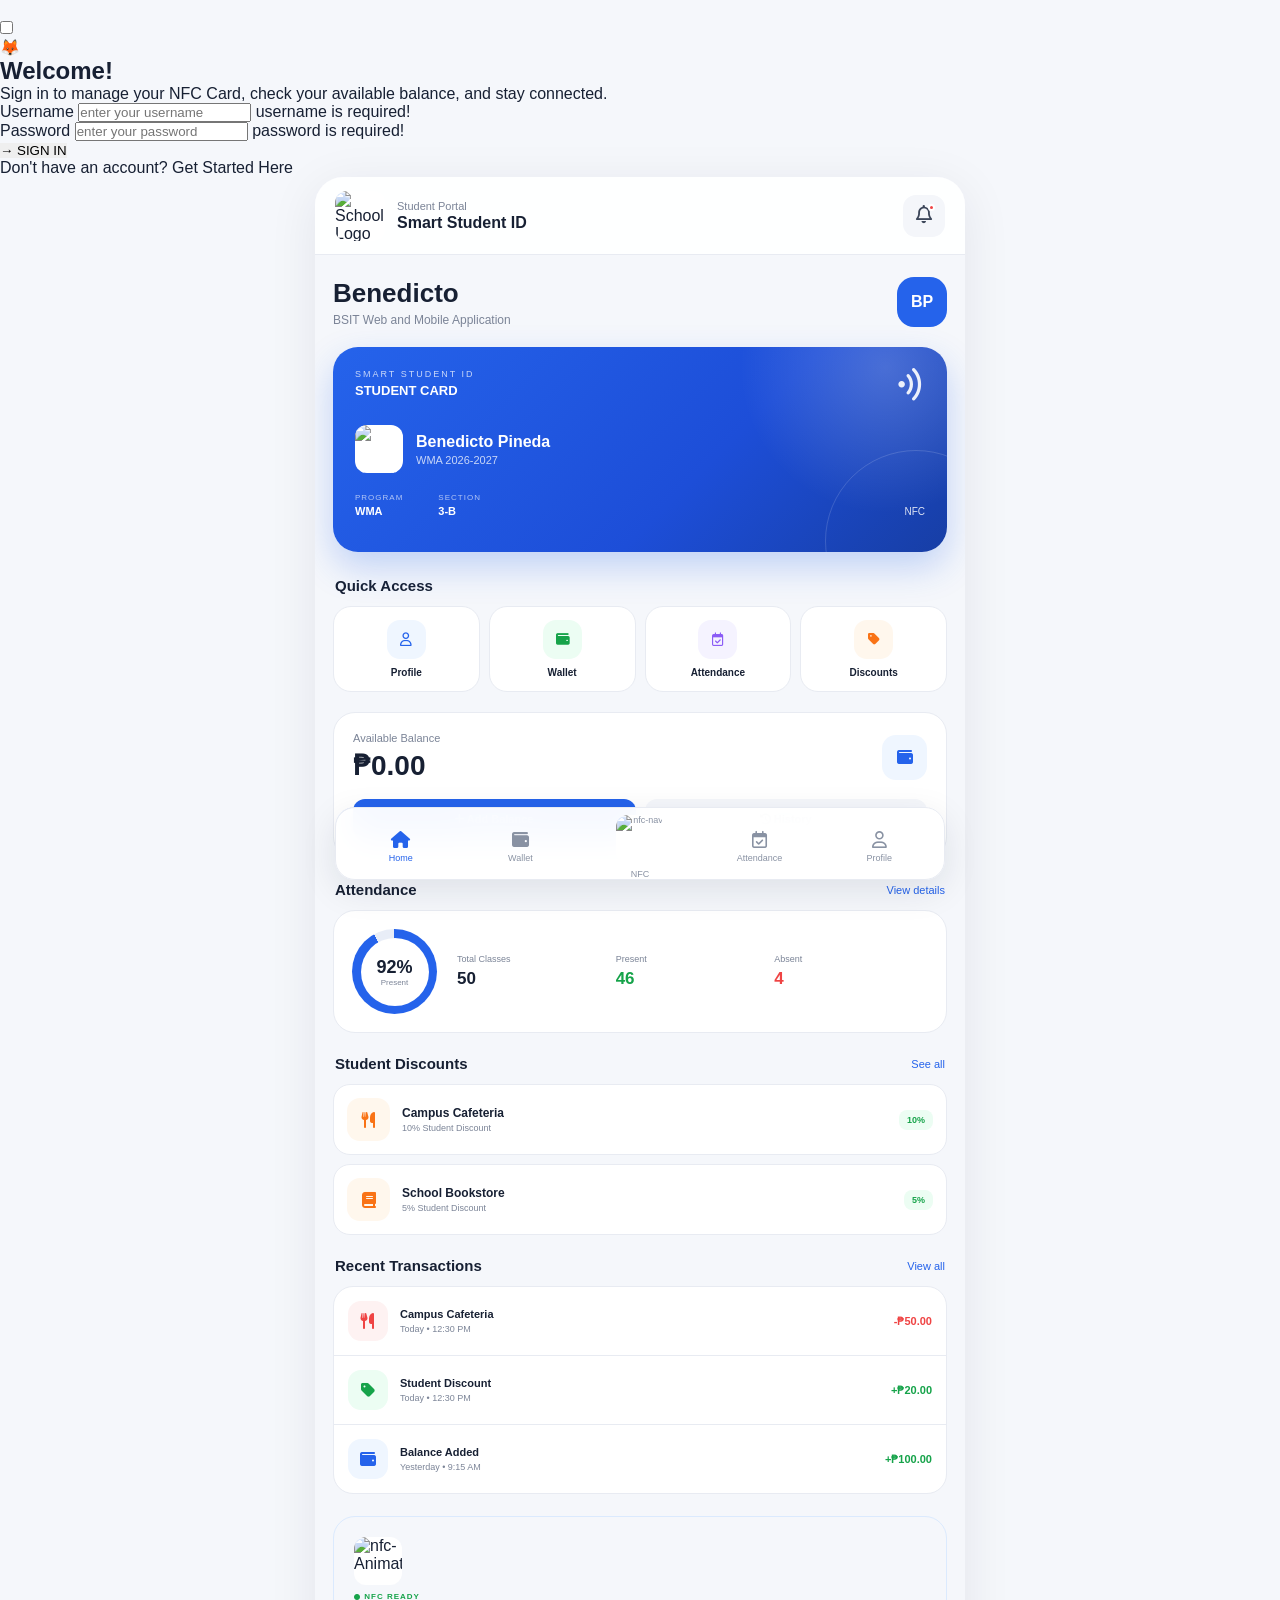
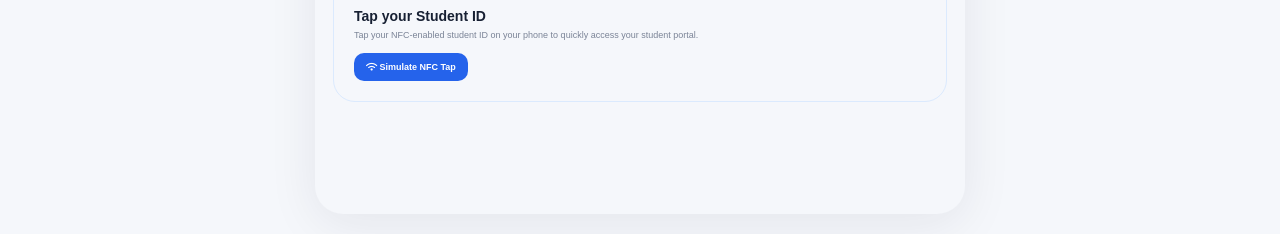
==== commit a6776818: "Update index.html" ====
--- a/index.html
+++ b/index.html
@@ -3,729 +3,532 @@
 <head>
     <meta charset="UTF-8">
     <meta name="viewport" content="width=device-width, initial-scale=1.0">
-
     <title>Smart Student ID</title>
-    <!-- Google Font -->
+    
     <link rel="preconnect" href="https://fonts.googleapis.com">
     <link rel="preconnect" href="https://fonts.gstatic.com" crossorigin>
     <link href="https://fonts.googleapis.com/css2?family=Inter:wght@400;500;600;700;800&display=swap" rel="stylesheet">
-
-    <!-- Icons -->
-    <link rel="stylesheet" 
-        href="https://cdnjs.cloudflare.com/ajax/libs/font-awesome/6.5.2/css/all.min.css">
-
+    
+    <link rel="stylesheet" href="https://cdnjs.cloudflare.com/ajax/libs/font-awesome/6.5.2/css/all.min.css">
     <link rel="stylesheet" href="style.css">
 </head>
-
 <body>
-
-<div class="app">
-
-    <!-- ================= HEADER ================= -->
-    <header class="top-header">
-
-        <div class="header-left">
-            <div class="school-logo">
-                <img src="https://scontent.fcrk3-2.fna.fbcdn.net/v/t39.99422-6/730437212_1019883457663814_5658409056583467147_n.png?stp=dst-jpg_tt6&cstp=mx2048x2048&ctp=s2048x2048&_nc_cat=103&ccb=1-7&_nc_sid=6ee11a&_nc_eui2=AeEtgAnpgnh8Dhu86IXsVADCl520B75tKzmXnbQHvm0rOXcZ3wSvmQ6uomEvbm2je5WtMuPgzeenRzjgR_xDcWVA&_nc_ohc=KPmgjYGn77wQ7kNvwF1iomZ&_nc_oc=Adpfxrdhi_JcyFd14dayYw9TJLCULYBL7p7KAmaKkQXyll2gv0QXR5EZsOMlpVqsxGs&_nc_zt=14&_nc_ht=scontent.fcrk3-2.fna&_nc_gid=oyw7aSMaDdcBMUKXjA0owg&_nc_ss=7b2a8&oh=00_AQJ2Oh5oLwNtnAIPQ3c5Er7PHiAectIAgPGbZWSjyd-3ZQ&oe=6AAB0ABE" alt="School Logo">
+    
+    <input type="checkbox" id="loginToggle" class="login-toggle">
+    <div class="login-page">
+        <div class="login-card">
+            <div class="login-illustration">
+                <div class="illustration-content">
+                    <div class="fox-avatar">🦊</div>
+                </div>
             </div>
-
-            <div>
-                <p class="small-text">Student Portal</p>
-                <h2>Smart Student ID</h2>
+            <h2 class="welcome-title">Welcome!</h2>
+            <p class="welcome-desc">
+                Sign in to manage your NFC Card, check your available balance, and stay connected.
+            </p>
+            <div class="form-fields">
+                <div class="form-group">
+                    <label for="username">Username</label>
+                    <input type="text" id="username" placeholder="enter your username">
+                    <span class="error-msg" id="userError">username is required!</span>
+                </div>
+                <div class="form-group">
+                    <label for="password">Password</label>
+                    <input type="password" id="password" placeholder="enter your password">
+                    <span class="error-msg" id="passError">password is required!</span>
+                </div>
+            </div>
+            <button type="button" class="signin-btn" id="signInBtn">
+                <span>→</span> SIGN IN
+            </button>
+            <p class="signup-text">
+                Don't have an account? <span class="signup-link">Get Started Here</span>
+            </p>
+        </div>
+    </div>
+
+    
+    <div class="app">
+        <!-- HEADER -->
+        <header class="top-header">
+            <div class="header-left">
+                <div class="school-logo">
+                    <img src="https://scontent.fcrk3-2.fna.fbcdn.net/v/t39.99422-6/730437212_1019883457663814_5658409056583467147_n.png?stp=dst-jpg_tt6&cstp=mx2048x2048&ctp=s2048x2048&_nc_cat=103&ccb=1-7&_nc_sid=6ee11a&_nc_eui2=AeEtgAnpgnh8Dhu86IXsVADCl520B75tKzmXnbQHvm0rOXcZ3wSvmQ6uomEvbm2je5WtMuPgzeenRzjgR_xDcWVA&_nc_ohc=KPmgjYGn77wQ7kNvwF1iomZ&_nc_oc=Adpfxrdhi_JcyFd14dayYw9TJLCULYBL7p7KAmaKkQXyll2gv0QXR5EZsOMlpVqsxGs&_nc_zt=14&_nc_ht=scontent.fcrk3-2.fna&_nc_gid=oyw7aSMaDdcBMUKXjA0owg&_nc_ss=7b2a8&oh=00_AQJ2Oh5oLwNtnAIPQ3c5Er7PHiAectIAgPGbZWSjyd-3ZQ&oe=6AAB0ABE" alt="School Logo">
+                </div>
+                <div>
+                    <p class="small-text">Student Portal</p>
+                    <h2>Smart Student ID</h2>
+                </div>
+            </div>
+            <button class="notification-btn" onclick="showNotification('No new notifications')">
+                <i class="fa-regular fa-bell"></i>
+                <span class="notification-dot"></span>
+            </button>
+        </header>
+
+        
+        <main>
+            <section id="home" class="page active">
+                <div class="welcome-section">
+                    <div>
+                        <h1>Benedicto</h1>
+                        <p class="student-section">BSIT Web and Mobile Application</p>
+                    </div>
+                    <div class="profile-mini">BP</div>
+                </div>
+                <div class="student-card">
+                    <div class="card-top">
+                        <div>
+                            <p class="card-label">SMART STUDENT ID</p>
+                            <h3>STUDENT CARD</h3>
+                        </div>
+                        <div class="nfc-symbol"><i class="fa-solid fa-wifi"></i></div>
+                    </div>
+                    <div class="student-card-middle">
+                        <div class="student-avatar">
+                            <img src="https://media.themoviedb.org/t/p/w235_and_h235_face/9KUrc1rZR1Xrqg2cqmPsgxCo4Zc.jpg" alt="student-avatar">
+                        </div>
+                        <div>
+                            <p class="card-name">Benedicto Pineda</p>
+                            <p class="card-id">WMA 2026-2027</p>
+                        </div>
+                    </div>
+                    <div class="card-bottom">
+                        <div><span>PROGRAM</span><strong>WMA</strong></div>
+                        <div><span>SECTION</span><strong>3-B</strong></div>
+                        <div class="card-nfc"><i class="fa-solid fa-contactless"></i> NFC</div>
+                    </div>
+                </div>
+                <div class="section-heading"><h3>Quick Access</h3></div>
+                <div class="quick-actions">
+                    <button class="quick-item" onclick="openPage('profile')">
+                        <div class="quick-icon blue"><i class="fa-regular fa-user"></i></div>
+                        <span>Profile</span>
+                    </button>
+                    <button class="quick-item" onclick="openPage('wallet')">
+                        <div class="quick-icon green"><i class="fa-solid fa-wallet"></i></div>
+                        <span>Wallet</span>
+                    </button>
+                    <button class="quick-item" onclick="openPage('attendance')">
+                        <div class="quick-icon purple"><i class="fa-regular fa-calendar-check"></i></div>
+                        <span>Attendance</span>
+                    </button>
+                    <button class="quick-item" onclick="openPage('discounts')">
+                        <div class="quick-icon orange"><i class="fa-solid fa-tag"></i></div>
+                        <span>Discounts</span>
+                    </button>
+                </div>
+                <div class="balance-card">
+                    <div class="balance-header">
+                        <div>
+                            <p>Available Balance</p>
+                            <h2 id="balance">₱0.00</h2>
+                        </div>
+                        <div class="wallet-icon"><i class="fa-solid fa-wallet"></i></div>
+                    </div>
+                    <div class="balance-actions">
+                        <button onclick="openBalanceModal()">
+                            <i class="fa-solid fa-plus"></i> Add Balance
+                        </button>
+                        <button onclick="showNotification('Transaction history opened')">
+                            <i class="fa-solid fa-clock-rotate-left"></i> History
+                        </button>
+                    </div>
+                </div>
+                <div class="section-heading">
+                    <h3>Attendance</h3>
+                    <button onclick="openPage('attendance')">View details</button>
+                </div>
+                <div class="attendance-card">
+                    <div class="attendance-progress">
+                        <div class="progress-circle">
+                            <div><strong>92%</strong><span>Present</span></div>
+                        </div>
+                    </div>
+                    <div class="attendance-info">
+                        <div><span>Total Classes</span><strong>50</strong></div>
+                        <div><span>Present</span><strong class="green-text">46</strong></div>
+                        <div><span>Absent</span><strong class="red-text">4</strong></div>
+                    </div>
+                </div>
+                <div class="section-heading">
+                    <h3>Student Discounts</h3>
+                    <button onclick="openPage('discounts')">See all</button>
+                </div>
+                <div class="discount-list">
+                    <div class="discount-card">
+                        <div class="discount-icon"><i class="fa-solid fa-utensils"></i></div>
+                        <div class="discount-details">
+                            <h4>Campus Cafeteria</h4>
+                            <p>10% Student Discount</p>
+                        </div>
+                        <span class="discount-badge">10%</span>
+                    </div>
+                    <div class="discount-card">
+                        <div class="discount-icon"><i class="fa-solid fa-book"></i></div>
+                        <div class="discount-details">
+                            <h4>School Bookstore</h4>
+                            <p>5% Student Discount</p>
+                        </div>
+                        <span class="discount-badge">5%</span>
+                    </div>
+                </div>
+                <div class="section-heading">
+                    <h3>Recent Transactions</h3>
+                    <button onclick="openPage('wallet')">View all</button>
+                </div>
+                <div class="transactions">
+                    <div class="transaction">
+                        <div class="transaction-icon red"><i class="fa-solid fa-utensils"></i></div>
+                        <div class="transaction-info">
+                            <h4>Campus Cafeteria</h4>
+                            <p>Today • 12:30 PM</p>
+                        </div>
+                        <strong class="expense">-₱50.00</strong>
+                    </div>
+                    <div class="transaction">
+                        <div class="transaction-icon green"><i class="fa-solid fa-tag"></i></div>
+                        <div class="transaction-info">
+                            <h4>Student Discount</h4>
+                            <p>Today • 12:30 PM</p>
+                        </div>
+                        <strong class="income">+₱20.00</strong>
+                    </div>
+                    <div class="transaction">
+                        <div class="transaction-icon blue"><i class="fa-solid fa-wallet"></i></div>
+                        <div class="transaction-info">
+                            <h4>Balance Added</h4>
+                            <p>Yesterday • 9:15 AM</p>
+                        </div>
+                        <strong class="income">+₱100.00</strong>
+                    </div>
+                </div>
+                <div class="nfc-section">
+                    <div class="nfc-animation">
+                        <img src="https://encrypted-tbn0.gstatic.com/images?q=tbn:ANd9GcSNuG6yCmvQzvFhrEqcU6nESGe8UaC6DEvUo7Odp3m0Ug&s=10" alt="nfc-Animation">
+                    </div>
+                    <div class="nfc-content">
+                        <span class="nfc-status">
+                            <i class="fa-solid fa-circle"></i> NFC READY
+                        </span>
+                        <h3>Tap your Student ID</h3>
+                        <p>Tap your NFC-enabled student ID on your phone to quickly access your student portal.</p>
+                        <button onclick="simulateNFC()">
+                            <i class="fa-solid fa-wifi"></i> Simulate NFC Tap
+                        </button>
+                    </div>
+                </div>
+            </section>
+
+            
+            <section id="profile" class="page">
+                <div class="page-title">
+                    <h1>My Profile</h1>
+                    <p>Student information</p>
+                </div>
+                <div class="profile-card">
+                    <div class="large-profile">
+                        <div class="profile-avatar">
+                            <img src="https://media.themoviedb.org/t/p/w235_and_h235_face/9KUrc1rZR1Xrqg2cqmPsgxCo4Zc.jpg" alt="profile-avatar">
+                        </div>
+                        <h2>Benedicto Pineda</h2>
+                        <p>WMA 2026-2027</p>
+                    </div>
+                    <div class="profile-info">
+                        <div><span>Full Name</span><strong>Benedicto Pineda</strong></div>
+                        <div><span>Student ID</span><strong>WMA-2026-00123</strong></div>
+                        <div><span>Program</span><strong>Web and Mobile Application</strong></div>
+                        <div><span>Section</span><strong>WMA 3-B</strong></div>
+                        <div><span>Status</span><strong class="active-status">Active Student</strong></div>
+                    </div>
+                </div>
+            </section>
+
+            <section id="wallet" class="page">
+                <div class="page-title">
+                    <h1>My Wallet</h1>
+                    <p>Manage your student balance</p>
+                </div>
+                <div class="wallet-large">
+                    <p>Available Balance</p>
+                    <h1 id="walletBalance">₱500.00</h1>
+                    <div class="wallet-card-number">**** **** **** 0123</div>
+                    <button onclick="openBalanceModal()">
+                        <i class="fa-solid fa-plus"></i> Add Balance
+                    </button>
+                </div>
+                <div class="section-heading"><h3>Transaction History</h3></div>
+                <div class="transactions">
+                    <div class="transaction">
+                        <div class="transaction-icon red"><i class="fa-solid fa-utensils"></i></div>
+                        <div class="transaction-info">
+                            <h4>Campus Cafeteria</h4>
+                            <p>Today • 12:30 PM</p>
+                        </div>
+                        <strong class="expense">-₱50.00</strong>
+                    </div>
+                    <div class="transaction">
+                        <div class="transaction-icon green"><i class="fa-solid fa-tag"></i></div>
+                        <div class="transaction-info">
+                            <h4>Student Discount</h4>
+                            <p>Today • 12:30 PM</p>
+                        </div>
+                        <strong class="income">+₱20.00</strong>
+                    </div>
+                    <div class="transaction">
+                        <div class="transaction-icon blue"><i class="fa-solid fa-wallet"></i></div>
+                        <div class="transaction-info">
+                            <h4>Balance Added</h4>
+                            <p>Yesterday</p>
+                        </div>
+                        <strong class="income">+₱100.00</strong>
+                    </div>
+                </div>
+            </section>
+
+            <section id="attendance" class="page">
+                <div class="page-title">
+                    <h1>Attendance</h1>
+                    <p>Your attendance record</p>
+                </div>
+                <div class="attendance-large">
+                    <div class="progress-circle large">
+                        <div><strong>92%</strong><span>Present</span></div>
+                    </div>
+                    <h2>Good Attendance!</h2>
+                    <p>Keep maintaining your attendance.</p>
+                </div>
+                <div class="attendance-stats">
+                    <div><i class="fa-regular fa-calendar"></i><strong>50</strong><span>Total Classes</span></div>
+                    <div><i class="fa-solid fa-check"></i><strong>46</strong><span>Present</span></div>
+                    <div><i class="fa-solid fa-xmark"></i><strong>4</strong><span>Absent</span></div>
+                </div>
+            </section>
+
+            <section id="discounts" class="page">
+                <div class="page-title">
+                    <h1>Student Discounts</h1>
+                    <p>Available student benefits</p>
+                </div>
+                <div class="discount-page-card">
+                    <div class="big-discount-icon"><i class="fa-solid fa-utensils"></i></div>
+                    <div>
+                        <span class="discount-badge">10% OFF</span>
+                        <h2>Campus Cafeteria</h2>
+                        <p>Show your Smart Student ID when paying.</p>
+                    </div>
+                </div>
+                <div class="discount-page-card">
+                    <div class="big-discount-icon purple-bg"><i class="fa-solid fa-book"></i></div>
+                    <div>
+                        <span class="discount-badge">5% OFF</span>
+                        <h2>School Bookstore</h2>
+                        <p>Available for all active students.</p>
+                    </div>
+                </div>
+                <div class="discount-page-card">
+                    <div class="big-discount-icon orange-bg"><i class="fa-solid fa-mug-hot"></i></div>
+                    <div>
+                        <span class="discount-badge">10% OFF</span>
+                        <h2>Campus Coffee Shop</h2>
+                        <p>Use your student ID to receive the discount.</p>
+                    </div>
+                </div>
+            </section>
+        </main>
+
+        
+        <nav class="bottom-nav">
+            <button class="nav-item active" onclick="openPage('home')">
+                <i class="fa-solid fa-house"></i><span>Home</span>
+            </button>
+            <button class="nav-item" onclick="openPage('wallet')">
+                <i class="fa-solid fa-wallet"></i><span>Wallet</span>
+            </button>
+            <button class="nav-item nfc-nav" onclick="simulateNFC()">
+                <div><img src="https://encrypted-tbn0.gstatic.com/images?q=tbn:ANd9GcSNuG6yCmvQzvFhrEqcU6nESGe8UaC6DEvUo7Odp3m0Ug&s=10" alt="nfc-nav"></div>
+                <span>NFC</span>
+            </button>
+            <button class="nav-item" onclick="openPage('attendance')">
+                <i class="fa-regular fa-calendar-check"></i><span>Attendance</span>
+            </button>
+            <button class="nav-item" onclick="openPage('profile')">
+                <i class="fa-regular fa-user"></i><span>Profile</span>
+            </button>
+        </nav>
+
+        
+        <div id="notification" class="notification">
+            <i class="fa-solid fa-circle-check"></i>
+            <span id="notificationText">Success</span>
+        </div>
+        <div class="bm-overlay" id="bmOverlay">
+            <div class="bm-sheet">
+                <div id="bmStepMethods">
+                    <div class="bm-header">
+                        <div class="bm-title">Add Balance</div>
+                        <button class="bm-close" onclick="closeBalanceModal()">✕</button>
+                    </div>
+                    <div class="bm-method" onclick="bmSelectMethod('GCash')">
+                        <div class="bm-method-icon bm-gcash-icon"><img src="gcash.webp" alt="GCash"></div>
+                        <div><div class="bm-method-name">GCash</div><div class="bm-method-sub">E-wallet</div></div>
+                        <div class="bm-chevron">›</div>
+                    </div>
+                    <div class="bm-method" onclick="bmSelectMethod('Maya')">
+                        <div class="bm-method-icon bm-maya-icon"><img src="maya.webp" alt="Maya"></div>
+                        <div><div class="bm-method-name">Maya</div><div class="bm-method-sub">E-wallet</div></div>
+                        <div class="bm-chevron">›</div>
+                    </div>
+                    <div class="bm-method" onclick="bmSelectMethod('Debit / Credit Card')">
+                        <div class="bm-method-icon bm-card-icon"><img src="card.jpg" alt="Card"></div>
+                        <div><div class="bm-method-name">Debit / Credit Card</div><div class="bm-method-sub">Visa, Mastercard</div></div>
+                        <div class="bm-chevron">›</div>
+                    </div>
+                </div>
+                <div id="bmStepAmount" class="bm-hidden">
+                    <button class="bm-back-link" onclick="bmShowStep('methods')">‹ Back</button>
+                    <div class="bm-header">
+                        <div class="bm-title" id="bmAmountTitle">Add via GCash</div>
+                        <button class="bm-close" onclick="closeBalanceModal()">✕</button>
+                    </div>
+                    <div class="bm-field-label">Enter amount</div>
+                    <input type="number" class="bm-amount-input" id="bmAmountInput" placeholder="0.00" oninput="bmValidateAmount()">
+                    <div class="bm-quick-amounts">
+                        <button onclick="bmSetAmount(100)">₱100</button>
+                        <button onclick="bmSetAmount(300)">₱300</button>
+                        <button onclick="bmSetAmount(500)">₱500</button>
+                        <button onclick="bmSetAmount(1000)">₱1000</button>
+                    </div>
+                    <div class="bm-summary-row"><span>Payment method</span><span id="bmSummaryMethod">GCash</span></div>
+                    <div class="bm-summary-row"><span>Processing fee</span><span>₱0.00</span></div>
+                    <div class="bm-summary-row bm-total"><span>Total</span><span id="bmSummaryTotal">₱0.00</span></div>
+                    <button class="bm-primary-btn" id="bmConfirmBtn" disabled onclick="bmConfirmPayment()">Confirm Payment</button>
+                </div>
+                <div id="bmStepSuccess" class="bm-hidden">
+                    <div class="bm-success-icon"><i class="fa-solid fa-check"></i></div>
+                    <div class="bm-success-text">
+                        <h3>Payment Successful</h3>
+                        <p id="bmSuccessMsg">₱0.00 added</p>
+                    </div>
+                    <button class="bm-primary-btn" onclick="closeBalanceModal()">Done</button>
+                </div>
             </div>
         </div>
-
-        <button class="notification-btn" onclick="showNotification('No new notifications')">
-            <i class="fa-regular fa-bell"></i>
-            <span class="notification-dot"></span>
-        </button>
-
-    </header>
-
-
-    <!-- ================= MAIN ================= -->
-    <main>
-
-        <!-- DASHBOARD -->
-        <section id="home" class="page active">
-
-            <!-- Welcome -->
-            <div class="welcome-section">
-
-                <div>
-                    <h1>Benedicto</h1>
-                    <p class="student-section">
-                        BSIT Web and Mobile Application
-                    </p>
-                </div>
-
-                <div class="profile-mini">
-                    BP
-                </div>
-
-            </div>
-
-
-            <!-- ================= STUDENT CARD ================= -->
-            <div class="student-card">
-
-                <div class="card-top">
-
-                    <div>
-                        <p class="card-label">SMART STUDENT ID</p>
-                        <h3>STUDENT CARD</h3>
-                    </div>
-
-                    <div class="nfc-symbol">
-                        <i class="fa-solid fa-wifi"></i>
-                    </div>
-
-                </div>
-
-
-                <div class="student-card-middle">
-
-                    <div class="student-avatar">
-                        <img src="https://media.themoviedb.org/t/p/w235_and_h235_face/9KUrc1rZR1Xrqg2cqmPsgxCo4Zc.jpg" alt="student-avatar">
-                    </div>
-
-                    <div>
-                        <p class="card-name">Benedicto Pineda</p>
-                        <p class="card-id">WMA 2026-2027</p>
-                    </div>
-
-                </div>
-
-
-                <div class="card-bottom">
-
-                    <div>
-                        <span>PROGRAM</span>
-                        <strong>WMA</strong>
-                    </div>
-
-                    <div>
-                        <span>SECTION</span>
-                        <strong>3-B</strong>
-                    </div>
-
-                    <div class="card-nfc">
-                        <i class="fa-solid fa-contactless"></i>
-                        NFC
-                    </div>
-
-                </div>
-
-            </div>
-
-
-            <!-- ================= QUICK ACCESS ================= -->
-            <div class="section-heading">
-                <h3>Quick Access</h3>
-            </div>
-
-            <div class="quick-actions">
-
-                <button class="quick-item" onclick="openPage('profile')">
-                    <div class="quick-icon blue">
-                        <i class="fa-regular fa-user"></i>
-                    </div>
-                    <span>Profile</span>
-                </button>
-
-                <button class="quick-item" onclick="openPage('wallet')">
-                    <div class="quick-icon green">
-                        <i class="fa-solid fa-wallet"></i>
-                    </div>
-                    <span>Wallet</span>
-                </button>
-
-                <button class="quick-item" onclick="openPage('attendance')">
-                    <div class="quick-icon purple">
-                        <i class="fa-regular fa-calendar-check"></i>
-                    </div>
-                    <span>Attendance</span>
-                </button>
-
-                <button class="quick-item" onclick="openPage('discounts')">
-                    <div class="quick-icon orange">
-                        <i class="fa-solid fa-tag"></i>
-                    </div>
-                    <span>Discounts</span>
-                </button>
-
-            </div>
-
-
-            <!-- ================= BALANCE ================= -->
-            <div class="balance-card">
-
-                <div class="balance-header">
-                    <div>
-                        <p>Available Balance</p>
-                        <h2 id="balance">₱0.00</h2>
-                    </div>
-
-                    <div class="wallet-icon">
-                        <i class="fa-solid fa-wallet"></i>
-                    </div>
-                </div>
-
-                <div class="balance-actions">
-
-                    <button onclick="openBalanceModal()">
-                        <i class="fa-solid fa-plus"></i>
-                        Add Balance
-                    </button>
-
-                    <button onclick="showNotification('Transaction history opened')">
-                        <i class="fa-solid fa-clock-rotate-left"></i>
-                        History
-                    </button>
-
-                </div>
-
-            </div>
-
-
-            <!-- ================= ATTENDANCE ================= -->
-            <div class="section-heading">
-                <h3>Attendance</h3>
-                <button onclick="openPage('attendance')">View details</button>
-            </div>
-
-            <div class="attendance-card">
-
-                <div class="attendance-progress">
-
-                    <div class="progress-circle">
-                        <div>
-                            <strong>92%</strong>
-                            <span>Present</span>
-                        </div>
-                    </div>
-
-                </div>
-
-                <div class="attendance-info">
-
-                    <div>
-                        <span>Total Classes</span>
-                        <strong>50</strong>
-                    </div>
-
-                    <div>
-                        <span>Present</span>
-                        <strong class="green-text">46</strong>
-                    </div>
-
-                    <div>
-                        <span>Absent</span>
-                        <strong class="red-text">4</strong>
-                    </div>
-
-                </div>
-
-            </div>
-
-
-            <!-- ================= DISCOUNTS ================= -->
-            <div class="section-heading">
-                <h3>Student Discounts</h3>
-                <button onclick="openPage('discounts')">See all</button>
-            </div>
-
-            <div class="discount-list">
-
-                <div class="discount-card">
-
-                    <div class="discount-icon">
-                        <i class="fa-solid fa-utensils"></i>
-                    </div>
-
-                    <div class="discount-details">
-                        <h4>Campus Cafeteria</h4>
-                        <p>10% Student Discount</p>
-                    </div>
-
-                    <span class="discount-badge">10%</span>
-
-                </div>
-
-
-                <div class="discount-card">
-
-                    <div class="discount-icon">
-                        <i class="fa-solid fa-book"></i>
-                    </div>
-
-                    <div class="discount-details">
-                        <h4>School Bookstore</h4>
-                        <p>5% Student Discount</p>
-                    </div>
-
-                    <span class="discount-badge">5%</span>
-
-                </div>
-
-            </div>
-
-
-            <!-- ================= RECENT TRANSACTIONS ================= -->
-            <div class="section-heading">
-                <h3>Recent Transactions</h3>
-                <button onclick="openPage('wallet')">View all</button>
-            </div>
-
-            <div class="transactions">
-
-                <div class="transaction">
-
-                    <div class="transaction-icon red">
-                        <i class="fa-solid fa-utensils"></i>
-                    </div>
-
-                    <div class="transaction-info">
-                        <h4>Campus Cafeteria</h4>
-                        <p>Today • 12:30 PM</p>
-                    </div>
-
-                    <strong class="expense">-₱50.00</strong>
-
-                </div>
-
-
-                <div class="transaction">
-
-                    <div class="transaction-icon green">
-                        <i class="fa-solid fa-tag"></i>
-                    </div>
-
-                    <div class="transaction-info">
-                        <h4>Student Discount</h4>
-                        <p>Today • 12:30 PM</p>
-                    </div>
-
-                    <strong class="income">+₱20.00</strong>
-
-                </div>
-
-
-                <div class="transaction">
-
-                    <div class="transaction-icon blue">
-                        <i class="fa-solid fa-wallet"></i>
-                    </div>
-
-                    <div class="transaction-info">
-                        <h4>Balance Added</h4>
-                        <p>Yesterday • 9:15 AM</p>
-                    </div>
-
-                    <strong class="income">+₱100.00</strong>
-
-                </div>
-
-            </div>
-
-
-            <!-- ================= NFC ================= -->
-            <div class="nfc-section">
-
-                <div class="nfc-animation">
-                    <img src="https://encrypted-tbn0.gstatic.com/images?q=tbn:ANd9GcSNuG6yCmvQzvFhrEqcU6nESGe8UaC6DEvUo7Odp3m0Ug&s=10" alt="nfc-Animation">
-                </div>
-
-                <div class="nfc-content">
-                    <span class="nfc-status">
-                        <i class="fa-solid fa-circle"></i>
-                        NFC READY
-                    </span>
-
-                    <h3>Tap your Student ID</h3>
-
-                    <p>
-                        Tap your NFC-enabled student ID on your phone
-                        to quickly access your student portal.
-                    </p>
-
-                    <button onclick="simulateNFC()">
-                        <i class="fa-solid fa-wifi"></i>
-                        Simulate NFC Tap
-                    </button>
-                </div>
-
-            </div>
-
-        </section>
-
-
-        <!-- ================= PROFILE PAGE ================= -->
-        <section id="profile" class="page">
-
-            <div class="page-title">
-                <h1>My Profile</h1>
-                <p>Student information</p>
-            </div>
-
-            <div class="profile-card">
-
-                <div class="large-profile">
-                    <div class="profile-avatar">
-                        <img src="https://media.themoviedb.org/t/p/w235_and_h235_face/9KUrc1rZR1Xrqg2cqmPsgxCo4Zc.jpg" alt="profile-avatar">
-                    </div>
-
-                    <h2>Benedicto Pineda</h2>
-                    <p>WMA 2026-2027</p>
-                </div>
-
-
-                <div class="profile-info">
-
-                    <div>
-                        <span>Full Name</span>
-                        <strong>Benedicto Pineda</strong>
-                    </div>
-
-                    <div>
-                        <span>Student ID</span>
-                        <strong>WMA-2026-00123</strong>
-                    </div>
-
-                    <div>
-                        <span>Program</span>
-                        <strong>Web and Mobile Application</strong>
-                    </div>
-
-                    <div>
-                        <span>Section</span>
-                        <strong>WMA 3-B</strong>
-                    </div>
-
-                    <div>
-                        <span>Status</span>
-                        <strong class="active-status">Active Student</strong>
-                    </div>
-
-                </div>
-
-            </div>
-
-        </section>
-
-
-        <!-- ================= WALLET PAGE ================= -->
-        <section id="wallet" class="page">
-
-            <div class="page-title">
-                <h1>My Wallet</h1>
-                <p>Manage your student balance</p>
-            </div>
-
-            <div class="wallet-large">
-
-                <p>Available Balance</p>
-
-                <h1 id="walletBalance">₱500.00</h1>
-
-                <div class="wallet-card-number">
-                    **** **** **** 0123
-                </div>
-
-                <button onclick="openBalanceModal()">
-                    <i class="fa-solid fa-plus"></i>
-                    Add Balance
-                </button>
-
-            </div>
-
-
-            <div class="section-heading">
-                <h3>Transaction History</h3>
-            </div>
-
-            <div class="transactions">
-
-                <div class="transaction">
-                    <div class="transaction-icon red">
-                        <i class="fa-solid fa-utensils"></i>
-                    </div>
-
-                    <div class="transaction-info">
-                        <h4>Campus Cafeteria</h4>
-                        <p>Today • 12:30 PM</p>
-                    </div>
-
-                    <strong class="expense">-₱50.00</strong>
-                </div>
-
-
-                <div class="transaction">
-                    <div class="transaction-icon green">
-                        <i class="fa-solid fa-tag"></i>
-                    </div>
-
-                    <div class="transaction-info">
-                        <h4>Student Discount</h4>
-                        <p>Today • 12:30 PM</p>
-                    </div>
-
-                    <strong class="income">+₱20.00</strong>
-                </div>
-
-
-                <div class="transaction">
-                    <div class="transaction-icon blue">
-                        <i class="fa-solid fa-wallet"></i>
-                    </div>
-
-                    <div class="transaction-info">
-                        <h4>Balance Added</h4>
-                        <p>Yesterday</p>
-                    </div>
-
-                    <strong class="income">+₱100.00</strong>
-                </div>
-
-            </div>
-
-        </section>
-
-
-        <!-- ================= ATTENDANCE PAGE ================= -->
-        <section id="attendance" class="page">
-
-            <div class="page-title">
-                <h1>Attendance</h1>
-                <p>Your attendance record</p>
-            </div>
-
-            <div class="attendance-large">
-
-                <div class="progress-circle large">
-                    <div>
-                        <strong>92%</strong>
-                        <span>Present</span>
-                    </div>
-                </div>
-
-                <h2>Good Attendance!</h2>
-                <p>Keep maintaining your attendance.</p>
-
-            </div>
-
-
-            <div class="attendance-stats">
-
-                <div>
-                    <i class="fa-regular fa-calendar"></i>
-                    <strong>50</strong>
-                    <span>Total Classes</span>
-                </div>
-
-                <div>
-                    <i class="fa-solid fa-check"></i>
-                    <strong>46</strong>
-                    <span>Present</span>
-                </div>
-
-                <div>
-                    <i class="fa-solid fa-xmark"></i>
-                    <strong>4</strong>
-                    <span>Absent</span>
-                </div>
-
-            </div>
-
-        </section>
-
-
-        <!-- ================= DISCOUNTS PAGE ================= -->
-        <section id="discounts" class="page">
-
-            <div class="page-title">
-                <h1>Student Discounts</h1>
-                <p>Available student benefits</p>
-            </div>
-
-            <div class="discount-page-card">
-
-                <div class="big-discount-icon">
-                    <i class="fa-solid fa-utensils"></i>
-                </div>
-
-                <div>
-                    <span class="discount-badge">10% OFF</span>
-                    <h2>Campus Cafeteria</h2>
-                    <p>Show your Smart Student ID when paying.</p>
-                </div>
-
-            </div>
-
-
-            <div class="discount-page-card">
-
-                <div class="big-discount-icon purple-bg">
-                    <i class="fa-solid fa-book"></i>
-                </div>
-
-                <div>
-                    <span class="discount-badge">5% OFF</span>
-                    <h2>School Bookstore</h2>
-                    <p>Available for all active students.</p>
-                </div>
-
-            </div>
-
-
-            <div class="discount-page-card">
-
-                <div class="big-discount-icon orange-bg">
-                    <i class="fa-solid fa-mug-hot"></i>
-                </div>
-
-                <div>
-                    <span class="discount-badge">10% OFF</span>
-                    <h2>Campus Coffee Shop</h2>
-                    <p>Use your student ID to receive the discount.</p>
-                </div>
-
-            </div>
-
-        </section>
-
-    </main>
-
-
-    <!-- ================= BOTTOM NAVIGATION ================= -->
-    <nav class="bottom-nav">
-
-        <button class="nav-item active" onclick="openPage('home')">
-            <i class="fa-solid fa-house"></i>
-            <span>Home</span>
-        </button>
-
-        <button class="nav-item" onclick="openPage('wallet')">
-            <i class="fa-solid fa-wallet"></i>
-            <span>Wallet</span>
-        </button>
-
-        <button class="nav-item nfc-nav" onclick="simulateNFC()">
-            <div>
-                <img src="https://encrypted-tbn0.gstatic.com/images?q=tbn:ANd9GcSNuG6yCmvQzvFhrEqcU6nESGe8UaC6DEvUo7Odp3m0Ug&s=10" alt="nfc-nav">
-            </div>
-            <span>NFC</span>
-        </button>
-
-        <button class="nav-item" onclick="openPage('attendance')">
-            <i class="fa-regular fa-calendar-check"></i>
-            <span>Attendance</span>
-        </button>
-
-        <button class="nav-item" onclick="openPage('profile')">
-            <i class="fa-regular fa-user"></i>
-            <span>Profile</span>
-        </button>
-
-    </nav>
-
-
-    <!-- ================= NOTIFICATION ================= -->
-    <div id="notification" class="notification">
-        <i class="fa-solid fa-circle-check"></i>
-        <span id="notificationText">Success</span>
     </div>
 
-
-    <div class="bm-overlay" id="bmOverlay">
-    <div class="bm-sheet">
-
-        <div id="bmStepMethods">
-            <div class="bm-header">
-                <div class="bm-title">Add Balance</div>
-                <button class="bm-close" onclick="closeBalanceModal()">✕</button>
-            </div>
-
-            <div class="bm-method" onclick="bmSelectMethod('GCash')">
-                <div class="bm-method-icon bm-gcash-icon">
-                    <img src="gcash.webp" alt="GCash">
-                </div>
-                <div>
-                    <div class="bm-method-name">GCash</div>
-                    <div class="bm-method-sub">E-wallet</div>
-                </div>
-                <div class="bm-chevron">›</div>
-            </div>
-
-            <div class="bm-method" onclick="bmSelectMethod('Maya')">
-                <div class="bm-method-icon bm-maya-icon">
-                    <img src="maya.webp" alt="Maya">
-                </div>
-                <div>
-                    <div class="bm-method-name">Maya</div>
-                    <div class="bm-method-sub">E-wallet</div>
-                </div>
-                <div class="bm-chevron">›</div>
-            </div>
-
-            <div class="bm-method" onclick="bmSelectMethod('Debit / Credit Card')">
-                <div class="bm-method-icon bm-card-icon">
-                    <img src="card.jpg" alt="Debit or Credit Card">
-                </div>
-                <div>
-                    <div class="bm-method-name">Debit / Credit Card</div>
-                    <div class="bm-method-sub">Visa, Mastercard</div>
-                </div>
-                <div class="bm-chevron">›</div>
-            </div>
-        </div>
-
-        <div id="bmStepAmount" class="bm-hidden">
-            <button class="bm-back-link" onclick="bmShowStep('methods')">‹ Back</button>
-            <div class="bm-header">
-                <div class="bm-title" id="bmAmountTitle">Add via GCash</div>
-                <button class="bm-close" onclick="closeBalanceModal()">✕</button>
-            </div>
-
-            <div class="bm-field-label">Enter amount</div>
-            <input type="number" class="bm-amount-input" id="bmAmountInput" placeholder="0.00" oninput="bmValidateAmount()">
-
-            <div class="bm-quick-amounts">
-                <button onclick="bmSetAmount(100)">₱100</button>
-                <button onclick="bmSetAmount(300)">₱300</button>
-                <button onclick="bmSetAmount(500)">₱500</button>
-                <button onclick="bmSetAmount(1000)">₱1000</button>
-            </div>
-
-            <div class="bm-summary-row">
-                <span>Payment method</span>
-                <span id="bmSummaryMethod">GCash</span>
-            </div>
-            <div class="bm-summary-row">
-                <span>Processing fee</span>
-                <span>₱0.00</span>
-            </div>
-            <div class="bm-summary-row bm-total">
-                <span>Total</span>
-                <span id="bmSummaryTotal">₱0.00</span>
-            </div>
-
-            <button class="bm-primary-btn" id="bmConfirmBtn" disabled onclick="bmConfirmPayment()">Confirm Payment</button>
-        </div>
-
-        <div id="bmStepSuccess" class="bm-hidden">
-            <div class="bm-success-icon"><i class="fa-solid fa-check"></i></div>
-            <div class="bm-success-text">
-                <h3>Payment Successful</h3>
-                <p id="bmSuccessMsg">₱0.00 added</p>
-            </div>
-            <button class="bm-primary-btn" onclick="closeBalanceModal()">Done</button>
-        </div>
-
-    </div>
-</div>
-
-<script src="script.js"></script>
-
+   
+    <script>
+       
+        const usernameInput = document.getElementById('username');
+        const passwordInput = document.getElementById('password');
+        const userError = document.getElementById('userError');
+        const passError = document.getElementById('passError');
+        const signInBtn = document.getElementById('signInBtn');
+        const loginToggle = document.getElementById('loginToggle');
+
+        signInBtn.addEventListener('click', function() {
+            let isValid = true;
+
+            
+            usernameInput.classList.remove('input-error');
+            passwordInput.classList.remove('input-error');
+            userError.style.display = 'none';
+            passError.style.display = 'none';
+
+            
+            if (usernameInput.value.trim() === '') {
+                usernameInput.classList.add('input-error');
+                userError.style.display = 'block';
+                isValid = false;
+            }
+
+            
+            if (passwordInput.value.trim() === '') {
+                passwordInput.classList.add('input-error');
+                passError.style.display = 'block';
+                isValid = false;
+            }
+
+            
+            if (isValid) {
+                loginToggle.checked = true;
+                showNotification('Welcome back!');
+            }
+        });
+
+       
+        usernameInput.addEventListener('input', function() {
+            if (this.value.trim() !== '') {
+                this.classList.remove('input-error');
+                userError.style.display = 'none';
+            }
+        });
+
+        passwordInput.addEventListener('input', function() {
+            if (this.value.trim() !== '') {
+                this.classList.remove('input-error');
+                passError.style.display = 'none';
+            }
+        });
+
+        
+        function showNotification(msg) {
+            const notif = document.getElementById('notification');
+            document.getElementById('notificationText').textContent = msg;
+            notif.classList.add('show');
+            setTimeout(() => notif.classList.remove('show'), 3000);
+        }
+
+        function openPage(pageId) {
+            document.querySelectorAll('.page').forEach(p => p.classList.remove('active'));
+            document.querySelectorAll('.nav-item').forEach(n => n.classList.remove('active'));
+            document.getElementById(pageId).classList.add('active');
+            event.target.closest('.nav-item')?.classList.add('active');
+        }
+
+        function simulateNFC() {
+            showNotification('NFC Tap Detected — Verified!');
+        }
+
+        function openBalanceModal() {
+            document.getElementById('bmOverlay').classList.add('show');
+            bmShowStep('methods');
+        }
+
+        function closeBalanceModal() {
+            document.getElementById('bmOverlay').classList.remove('show');
+        }
+
+        let selectedMethod = '';
+        function bmSelectMethod(method) {
+            selectedMethod = method;
+            document.getElementById('bmAmountTitle').textContent = `Add via ${method}`;
+            document.getElementById('bmSummaryMethod').textContent = method;
+            bmShowStep('amount');
+        }
+
+        function bmShowStep(step) {
+            document.getElementById('bmStepMethods').classList.toggle('bm-hidden', step !== 'methods');
+            document.getElementById('bmStepAmount').classList.toggle('bm-hidden', step !== 'amount');
+            document.getElementById('bmStepSuccess').classList.toggle('bm-hidden', step !== 'success');
+        }
+
+        function bmSetAmount(amount) {
+            document.getElementById('bmAmountInput').value = amount;
+            bmValidateAmount();
+        }
+
+        function bmValidateAmount() {
+            const val = parseFloat(document.getElementById('bmAmountInput').value) || 0;
+            document.getElementById('bmSummaryTotal').textContent = `₱${val.toFixed(2)}`;
+            document.getElementById('bmConfirmBtn').disabled = val <= 0;
+        }
+
+        function bmConfirmPayment() {
+            const amount = parseFloat(document.getElementById('bmAmountInput').value) || 0;
+            document.getElementById('bmSuccessMsg').textContent = `₱${amount.toFixed(2)} added successfully!`;
+            bmShowStep('success');
+        }
+    </script>
 </body>
 </html>
